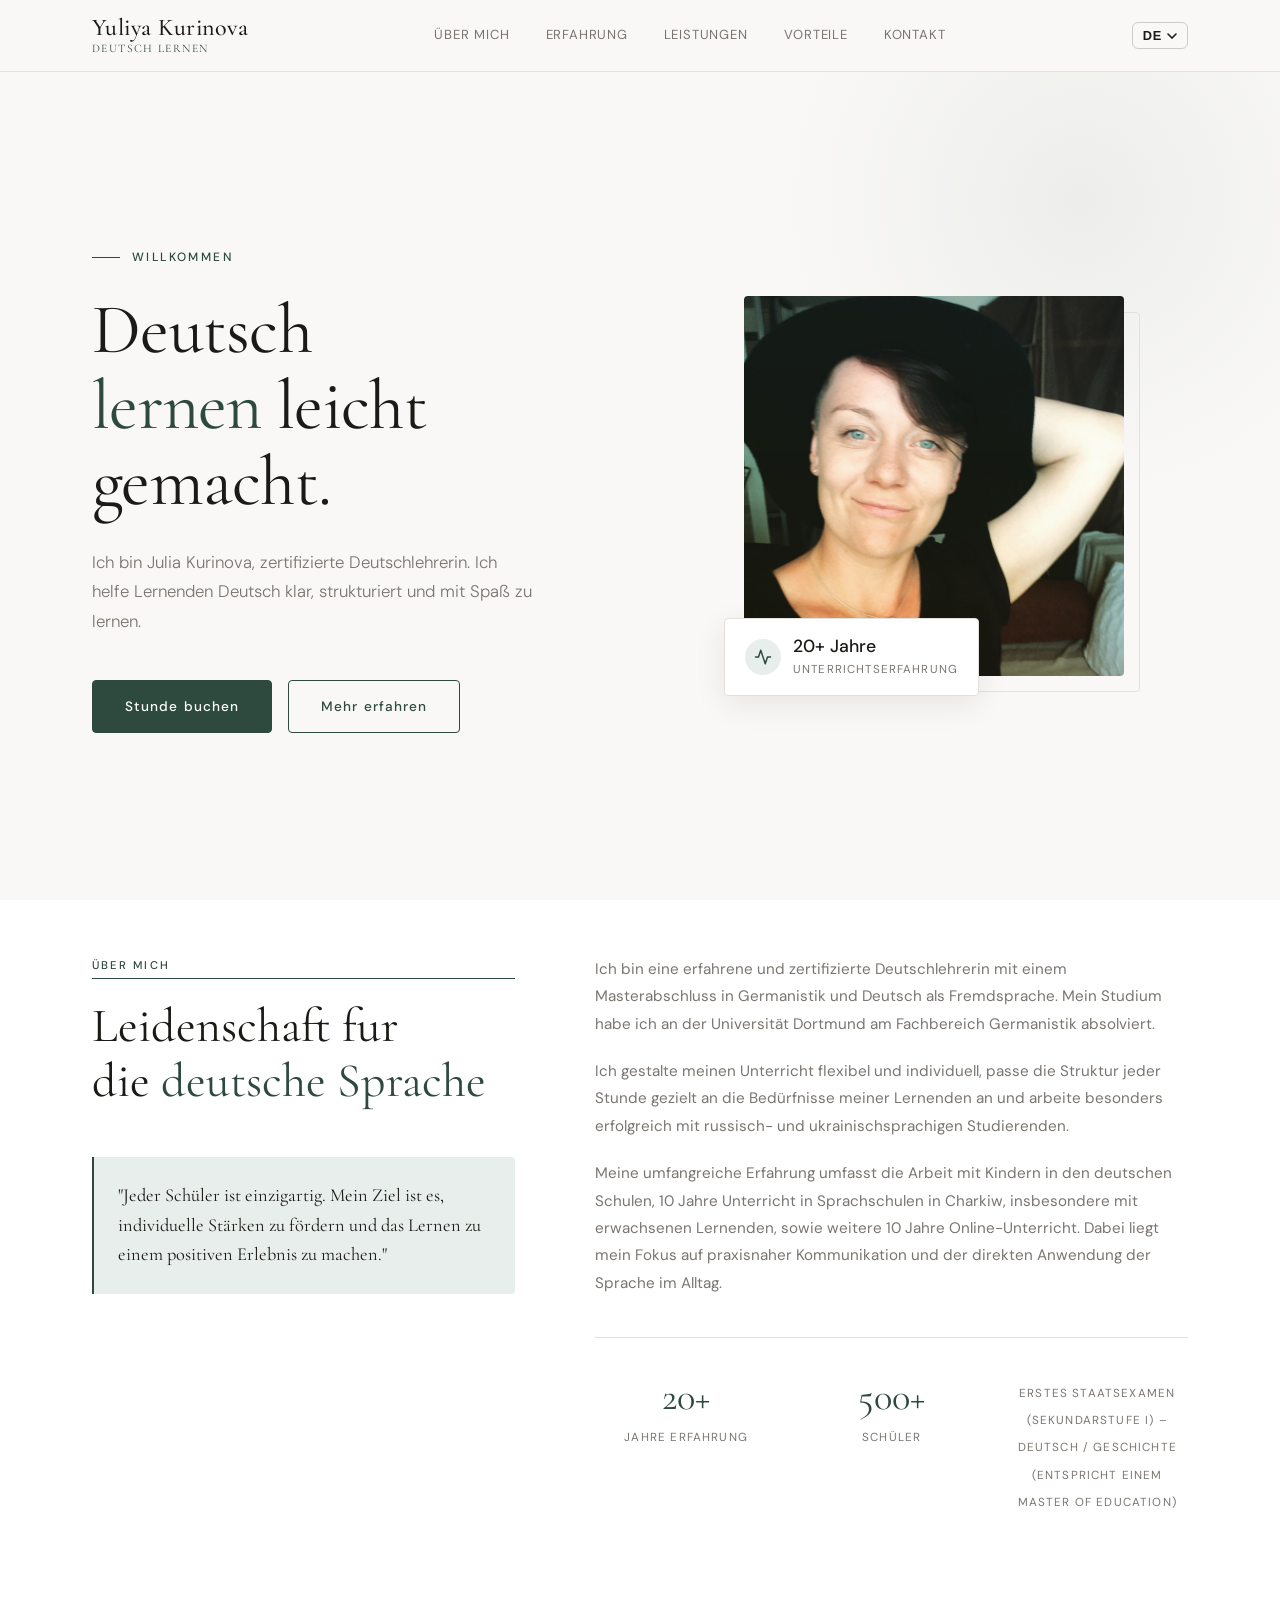
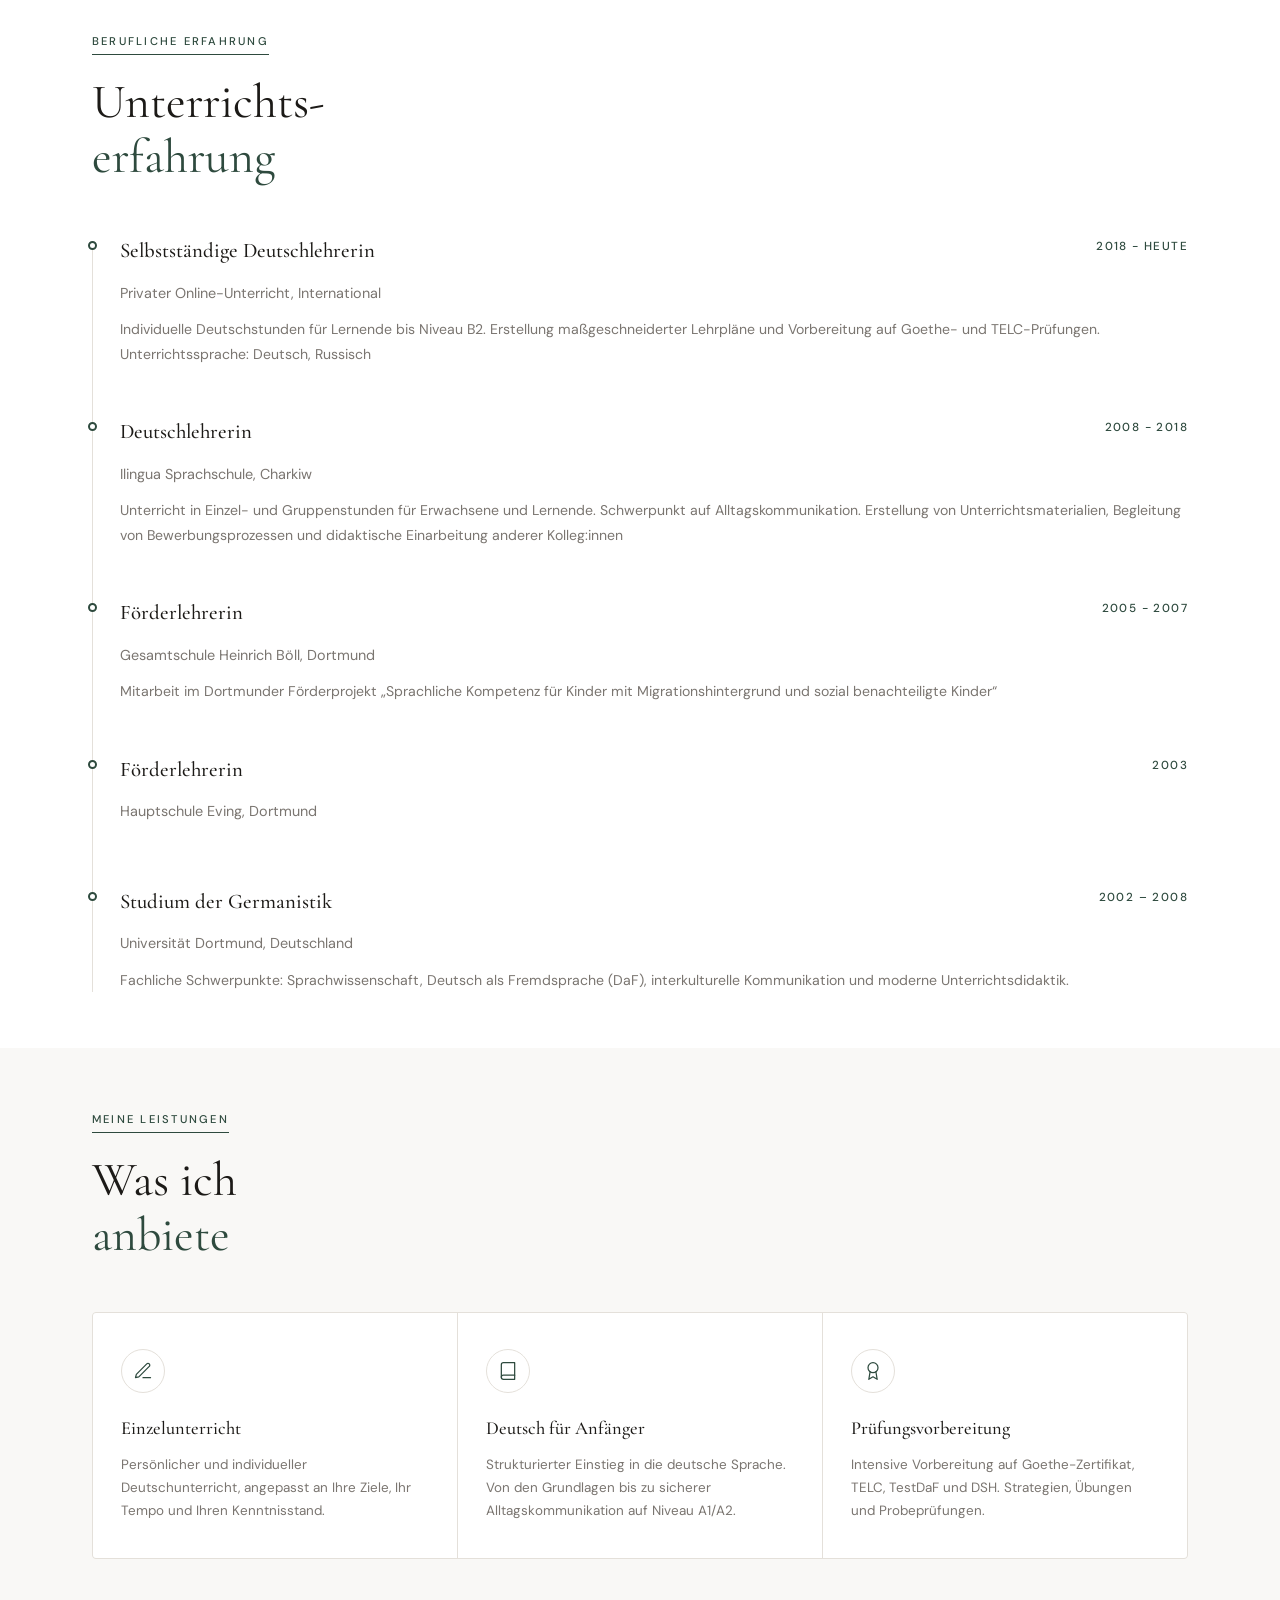
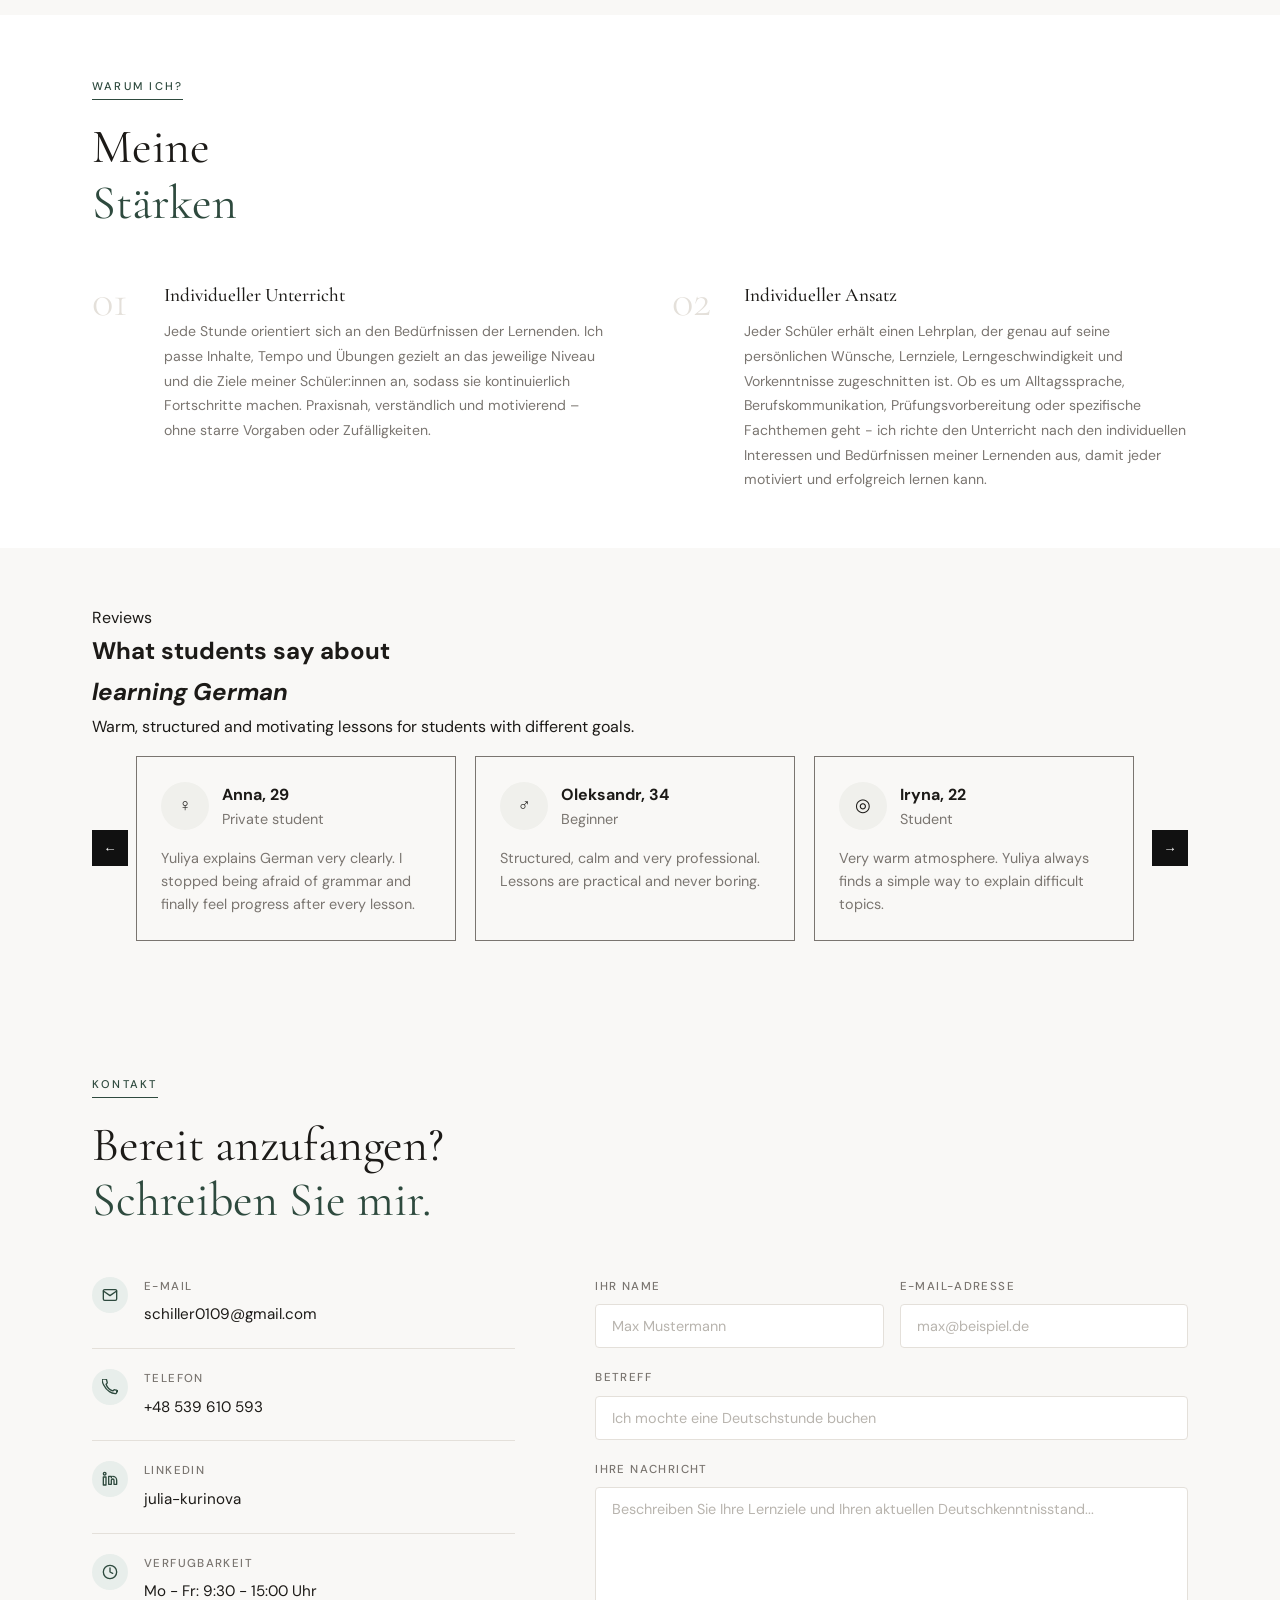
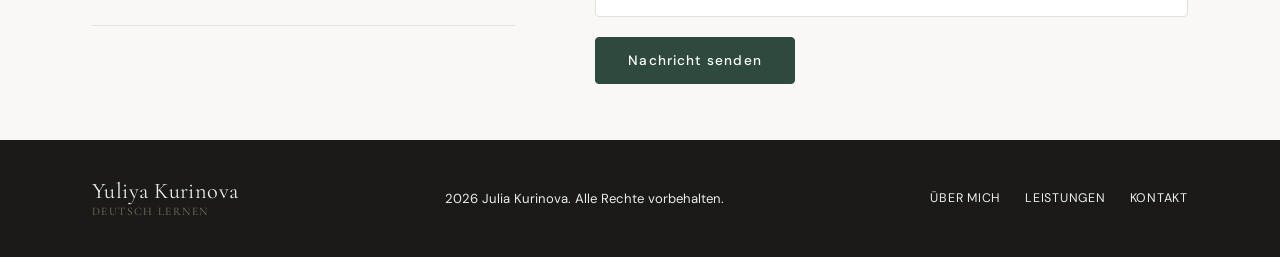
==== index.html @ e7728d2c "sitemap was checked" ====
<!doctype html>
<html lang="de">
  <head>
    <meta charset="UTF-8" />
    <meta name="viewport" content="width=device-width, initial-scale=1.0" />
    <title>Julia Kurinova – Deutschlehrerin</title>
    <meta
      name="description"
      content="Professionelle Deutschlehrerin mit Erfahrung in Einzel- und Gruppenunterricht. Deutsch lernen leicht gemacht – strukturiert, individuell und effektiv."
    />

    <!-- favicon -->
    <link rel="icon" href="assets/images/favicon.ico" sizes="any" />
    <link
      rel="icon"
      type="image/png"
      sizes="32x32"
      href="assets/images/favicon-32x32.png"
    />
    <link
      rel="icon"
      type="image/png"
      sizes="16x16"
      href="assets/images/favicon-16x16.png"
    />
    <link rel="canonical" href="https://kurinova-deutsch.com" />
    <link rel="alternate" hreflang="de" href="https://kurinova-deutsch.com/" />
    <link
      rel="alternate"
      hreflang="uk"
      href="https://kurinova-deutsch.com/index-ua.html"
    />
    <link
      rel="alternate"
      hreflang="ru"
      href="https://kurinova-deutsch.com/index-ru.html"
    />
    <link
      rel="alternate"
      hreflang="x-default"
      href="https://kurinova-deutsch.com/"
    />
    <link rel="preconnect" href="https://fonts.googleapis.com" />
    <link rel="preconnect" href="https://fonts.gstatic.com" crossorigin />
    <link
      href="https://fonts.googleapis.com/css2?family=Cormorant+Garamond:wght@300;400;500;600&family=DM+Sans:wght@300;400;500&display=swap"
      rel="stylesheet"
    />
    <link rel="stylesheet" href="assets/css/style.css" />

    <!-- Google tag (gtag.js) -->
    <script
      async
      src="https://www.googletagmanager.com/gtag/js?id=G-5VZ9T8D4RL"
    ></script>
    <script>
      window.dataLayer = window.dataLayer || [];
      function gtag() {
        dataLayer.push(arguments);
      }
      gtag("js", new Date());

      gtag("config", "G-5VZ9T8D4RL");
    </script>
  </head>
  <body>
    <!-- OVERLAY + MOBILE NAV -->
    <div class="nav-overlay" id="navOverlay"></div>
    <nav class="mobile-nav" id="mobileNav" aria-hidden="true">
      <ul class="mobile-nav__list">
        <li class="mobile-nav__item">
          <a href="#ueber-mich" class="mobile-nav__link">Über mich</a>
        </li>
        <li class="mobile-nav__item">
          <a href="#erfahrung" class="mobile-nav__link">Erfahrung</a>
        </li>
        <li class="mobile-nav__item">
          <a href="#leistungen" class="mobile-nav__link">Leistungen</a>
        </li>
        <li class="mobile-nav__item">
          <a href="#vorteile" class="mobile-nav__link">Vorteile</a>
        </li>
        <li class="mobile-nav__item">
          <a href="#kontakt" class="mobile-nav__link">Kontakt</a>
        </li>
      </ul>

      <div class="mobile-lang" aria-label="Select language">
        <a href="index.html" class="mobile-lang__option" data-lang="DE">DE</a>
        <a href="index-ua.html" class="mobile-lang__option" data-lang="UA"
          >UA</a
        >
        <a href="index-ru.html" class="mobile-lang__option" data-lang="RU"
          >RU</a
        >
      </div>
    </nav>

    <!-- HEADER -->
    <header id="header">
      <div class="header-inner">
        <a
          href="/"
          class="logo"
          aria-label="Yuliya Kurinova Deutsch lernen home"
        >
          <span class="logo__main">Yuliya Kurinova</span>
          <span class="logo__sub">Deutsch lernen</span>
        </a>
        <nav>
          <a href="#ueber-mich">Über mich</a>
          <a href="#erfahrung">Erfahrung</a>
          <a href="#leistungen">Leistungen</a>
          <a href="#vorteile">Vorteile</a>
          <a href="#kontakt">Kontakt</a>
        </nav>
        <div class="header-right">
          <!-- Desktop Language Switcher -->
          <div class="lang-switch" role="listbox" aria-label="Select language">
            <button
              class="lang-switch__trigger"
              id="lang-trigger"
              aria-haspopup="listbox"
              aria-expanded="false"
              aria-controls="lang-dropdown"
            >
              <span id="lang-current">DE</span>
              <svg
                class="lang-switch__arrow"
                width="10"
                height="6"
                viewBox="0 0 10 6"
                fill="none"
                aria-hidden="true"
              >
                <path
                  d="M1 1l4 4 4-4"
                  stroke="currentColor"
                  stroke-width="1.6"
                  stroke-linecap="round"
                />
              </svg>
            </button>

            <ul class="lang-switch__dropdown" id="lang-dropdown" role="listbox">
              <li role="option">
                <a href="index.html" class="lang-switch__option" data-lang="DE"
                  >DE</a
                >
              </li>
              <li role="option">
                <a
                  href="index-ua.html"
                  class="lang-switch__option"
                  data-lang="UA"
                  >UA</a
                >
              </li>
              <li role="option">
                <a
                  href="index-ru.html"
                  class="lang-switch__option"
                  data-lang="RU"
                  >RU</a
                >
              </li>
            </ul>
          </div>
          <button class="hamburger" id="hamburger" aria-label="Menu offnen">
            <span></span><span></span><span></span>
          </button>
        </div>
      </div>
    </header>

    <main>
      <!-- HERO -->
      <section id="hero">
        <div class="container">
          <div class="hero-grid">
            <div class="hero-content">
              <div class="hero-eyebrow reveal">Willkommen</div>
              <h1 class="hero-title reveal reveal-delay-1">
                Deutsch<br />
                <span>lernen</span> leicht<br />
                gemacht.
              </h1>
              <p class="hero-sub reveal reveal-delay-2">
                Ich bin Julia Kurinova, zertifizierte Deutschlehrerin. Ich helfe
                Lernenden Deutsch klar, strukturiert und mit Spaß zu lernen.
              </p>
              <div class="hero-cta reveal reveal-delay-3">
                <a href="#kontakt" class="btn">Stunde buchen</a>
                <a href="#ueber-mich" class="btn btn-outline">Mehr erfahren</a>
              </div>
            </div>
            <div class="hero-photo-wrap reveal reveal-delay-2">
              <div class="hero-photo-frame">
                <div class="hero-photo">
                  <div class="photo-placeholder">
                    <img
                      src="assets/images/german-teacher-online-lessons-yuliya-kurinova.jpg"
                      alt="Julia Kurinova experienced German language teacher offering private German lessons"
                      loading="eager"
                    />
                  </div>
                </div>
                <div class="hero-badge">
                  <div class="hero-badge-icon">
                    <svg
                      viewBox="0 0 24 24"
                      fill="none"
                      stroke="currentColor"
                      stroke-width="2"
                      stroke-linecap="round"
                      stroke-linejoin="round"
                    >
                      <polyline points="22 12 18 12 15 21 9 3 6 12 2 12" />
                    </svg>
                  </div>
                  <div class="hero-badge-text">
                    <strong>20+ Jahre</strong>
                    <span>Unterrichtserfahrung</span>
                  </div>
                </div>
              </div>
            </div>
          </div>
        </div>
      </section>

      <!-- ABOUT -->
      <section id="ueber-mich" class="section section--alt">
        <div class="container">
          <div class="about-grid">
            <div class="about-left reveal">
              <span class="section-label">Über mich</span>
              <h2 class="section-title">
                Leidenschaft fur<br />die <span>deutsche Sprache</span>
              </h2>
              <div class="about-philosophy">
                <p>
                  "Jeder Schüler ist einzigartig. Mein Ziel ist es, individuelle
                  Stärken zu fördern und das Lernen zu einem positiven Erlebnis
                  zu machen."
                </p>
              </div>
            </div>
            <div class="about-right">
              <p class="reveal reveal-delay-1">
                Ich bin eine erfahrene und zertifizierte Deutschlehrerin mit
                einem Masterabschluss in Germanistik und Deutsch als
                Fremdsprache. Mein Studium habe ich an der Universität Dortmund
                am Fachbereich Germanistik absolviert.
              </p>
              <p class="reveal reveal-delay-2">
                Ich gestalte meinen Unterricht flexibel und individuell, passe
                die Struktur jeder Stunde gezielt an die Bedürfnisse meiner
                Lernenden an und arbeite besonders erfolgreich mit russisch- und
                ukrainischsprachigen Studierenden.
              </p>
              <p class="reveal reveal-delay-3">
                Meine umfangreiche Erfahrung umfasst die Arbeit mit Kindern in
                den deutschen Schulen, 10 Jahre Unterricht in Sprachschulen in
                Charkiw, insbesondere mit erwachsenen Lernenden, sowie weitere
                10 Jahre Online-Unterricht. Dabei liegt mein Fokus auf
                praxisnaher Kommunikation und der direkten Anwendung der Sprache
                im Alltag.
              </p>
              <div class="about-stats reveal reveal-delay-4">
                <div class="stat">
                  <span class="stat-number">20+</span>
                  <span class="stat-label">Jahre Erfahrung</span>
                </div>
                <div class="stat">
                  <span class="stat-number">500+</span>
                  <span class="stat-label">Schüler</span>
                </div>
                <div class="stat">
                  <span class="stat-label"
                    >Erstes Staatsexamen (Sekundarstufe I) – Deutsch /
                    Geschichte (entspricht einem Master of Education)
                  </span>
                </div>
              </div>
            </div>
          </div>
        </div>
      </section>
      <!-- EXPERIENCE -->
      <section id="erfahrung" class="section section--alt">
        <div class="container">
          <div class="reveal">
            <span class="section-label">Berufliche Erfahrung</span>
            <h2 class="section-title">
              Unterrichts-<br /><span>erfahrung</span>
            </h2>
          </div>
          <div class="exp-timeline">
            <div class="exp-item reveal">
              <div class="exp-header">
                <div class="exp-role">Selbstständige Deutschlehrerin</div>
                <div class="exp-period">2018 - Heute</div>
              </div>
              <div class="exp-org">
                Privater Online-Unterricht, International
              </div>
              <div class="exp-desc">
                Individuelle Deutschstunden für Lernende bis Niveau B2.
                Erstellung maßgeschneiderter Lehrpläne und Vorbereitung auf
                Goethe- und TELC-Prüfungen. Unterrichtssprache: Deutsch,
                Russisch
              </div>
            </div>
            <div class="exp-item reveal reveal-delay-1">
              <div class="exp-header">
                <div class="exp-role">Deutschlehrerin</div>
                <div class="exp-period">2008 - 2018</div>
              </div>
              <div class="exp-org">Ilingua Sprachschule, Charkiw</div>
              <div class="exp-desc">
                Unterricht in Einzel- und Gruppenstunden für Erwachsene und
                Lernende. Schwerpunkt auf Alltagskommunikation. Erstellung von
                Unterrichtsmaterialien, Begleitung von Bewerbungsprozessen und
                didaktische Einarbeitung anderer Kolleg:innen
              </div>
            </div>
            <div class="exp-item reveal reveal-delay-3">
              <div class="exp-header">
                <div class="exp-role">Förderlehrerin</div>
                <div class="exp-period">2005 - 2007</div>
              </div>
              <div class="exp-org">Gesamtschule Heinrich Böll, Dortmund</div>
              <div class="exp-desc">
                Mitarbeit im Dortmunder Förderprojekt „Sprachliche Kompetenz für
                Kinder mit Migrationshintergrund und sozial benachteiligte
                Kinder“
              </div>
            </div>
            <div class="exp-item reveal reveal-delay-4">
              <div class="exp-header">
                <div class="exp-role">Förderlehrerin</div>
                <div class="exp-period">2003</div>
              </div>
              <div class="exp-org">Hauptschule Eving, Dortmund</div>
            </div>
            <div class="exp-item reveal reveal-delay-3">
              <div class="exp-header">
                <div class="exp-role">Studium der Germanistik</div>
                <div class="exp-period">2002 – 2008</div>
              </div>
              <div class="exp-org">Universität Dortmund, Deutschland</div>
              <div class="exp-desc">
                Fachliche Schwerpunkte: Sprachwissenschaft, Deutsch als
                Fremdsprache (DaF), interkulturelle Kommunikation und moderne
                Unterrichtsdidaktik.
              </div>
            </div>
          </div>
        </div>
      </section>

      <!-- SERVICES -->
      <section id="leistungen" class="section">
        <div class="container">
          <div class="reveal">
            <span class="section-label">Meine Leistungen</span>
            <h2 class="section-title">Was ich<br /><span>anbiete</span></h2>
          </div>
          <div class="services-grid">
            <div class="service-card reveal">
              <div class="service-icon">
                <svg
                  viewBox="0 0 24 24"
                  fill="none"
                  stroke="currentColor"
                  stroke-width="1.5"
                  stroke-linecap="round"
                  stroke-linejoin="round"
                >
                  <path d="M12 20h9" />
                  <path
                    d="M16.5 3.5a2.121 2.121 0 013 3L7 19l-4 1 1-4L16.5 3.5z"
                  />
                </svg>
              </div>
              <div class="service-name">Einzelunterricht</div>
              <div class="service-desc">
                Persönlicher und individueller Deutschunterricht, angepasst an
                Ihre Ziele, Ihr Tempo und Ihren Kenntnisstand.
              </div>
            </div>
            <div class="service-card reveal reveal-delay-1">
              <div class="service-icon">
                <svg
                  viewBox="0 0 24 24"
                  fill="none"
                  stroke="currentColor"
                  stroke-width="1.5"
                  stroke-linecap="round"
                  stroke-linejoin="round"
                >
                  <path d="M4 19.5A2.5 2.5 0 016.5 17H20" />
                  <path
                    d="M6.5 2H20v20H6.5A2.5 2.5 0 014 19.5v-15A2.5 2.5 0 016.5 2z"
                  />
                </svg>
              </div>
              <div class="service-name">Deutsch für Anfänger</div>
              <div class="service-desc">
                Strukturierter Einstieg in die deutsche Sprache. Von den
                Grundlagen bis zu sicherer Alltagskommunikation auf Niveau
                A1/A2.
              </div>
            </div>
            <div class="service-card reveal reveal-delay-2">
              <div class="service-icon">
                <svg
                  viewBox="0 0 24 24"
                  fill="none"
                  stroke="currentColor"
                  stroke-width="1.5"
                  stroke-linecap="round"
                  stroke-linejoin="round"
                >
                  <circle cx="12" cy="8" r="6" />
                  <path d="M15.477 12.89L17 22l-5-3-5 3 1.523-9.11" />
                </svg>
              </div>
              <div class="service-name">Prüfungsvorbereitung</div>
              <div class="service-desc">
                Intensive Vorbereitung auf Goethe-Zertifikat, TELC, TestDaF und
                DSH. Strategien, Übungen und Probeprüfungen.
              </div>
            </div>
          </div>
        </div>
      </section>

      <!-- ADVANTAGES -->
      <section id="vorteile" class="section section--alt">
        <div class="container">
          <div class="reveal">
            <span class="section-label">Warum ich?</span>
            <h2 class="section-title">Meine<br /><span>Stärken</span></h2>
          </div>
          <div class="adv-grid">
            <div class="adv-item reveal">
              <div class="adv-number">01</div>
              <div class="adv-content">
                <div class="adv-title">Individueller Unterricht</div>
                <div class="adv-desc">
                  Jede Stunde orientiert sich an den Bedürfnissen der Lernenden.
                  Ich passe Inhalte, Tempo und Übungen gezielt an das jeweilige
                  Niveau und die Ziele meiner Schüler:innen an, sodass sie
                  kontinuierlich Fortschritte machen. Praxisnah, verständlich
                  und motivierend – ohne starre Vorgaben oder Zufälligkeiten.
                </div>
              </div>
            </div>
            <div class="adv-item reveal reveal-delay-1">
              <div class="adv-number">02</div>
              <div class="adv-content">
                <div class="adv-title">Individueller Ansatz</div>
                <div class="adv-desc">
                  Jeder Schüler erhält einen Lehrplan, der genau auf seine
                  persönlichen Wünsche, Lernziele, Lerngeschwindigkeit und
                  Vorkenntnisse zugeschnitten ist. Ob es um Alltagssprache,
                  Berufskommunikation, Prüfungsvorbereitung oder spezifische
                  Fachthemen geht - ich richte den Unterricht nach den
                  individuellen Interessen und Bedürfnissen meiner Lernenden
                  aus, damit jeder motiviert und erfolgreich lernen kann.
                </div>
              </div>
            </div>
          </div>
        </div>
      </section>

      <!-- ===== TESTIMONIALS GALLERY ===== -->
      <section class="testimonials section" id="testimonials">
        <div class="container">
          <div class="section__label reveal">Reviews</div>
          <h2 class="testimonials__heading reveal">
            What students say about<br /><em>learning German</em>
          </h2>
          <p class="testimonials__sub reveal">
            Warm, structured and motivating lessons for students with different
            goals.
          </p>

          <div class="testimonials__wrapper">
            <button
              class="testimonials__btn testimonials__btn--prev"
              aria-label="Previous"
            >
              ←
            </button>

            <div class="testimonials__track" id="testimonialsTrack">
              <!-- CARD -->
              <article class="testimonial-card">
                <div class="testimonial-card__top">
                  <div class="testimonial-card__avatar">♀</div>
                  <div>
                    <h3>Anna, 29</h3>
                    <p>Private student</p>
                  </div>
                </div>
                <p>
                  Yuliya explains German very clearly. I stopped being afraid of
                  grammar and finally feel progress after every lesson.
                </p>
              </article>

              <article class="testimonial-card">
                <div class="testimonial-card__top">
                  <div class="testimonial-card__avatar">♂</div>
                  <div>
                    <h3>Oleksandr, 34</h3>
                    <p>Beginner</p>
                  </div>
                </div>
                <p>
                  Structured, calm and very professional. Lessons are practical
                  and never boring.
                </p>
              </article>

              <article class="testimonial-card">
                <div class="testimonial-card__top">
                  <div class="testimonial-card__avatar">◎</div>
                  <div>
                    <h3>Iryna, 22</h3>
                    <p>Student</p>
                  </div>
                </div>
                <p>
                  Very warm atmosphere. Yuliya always finds a simple way to
                  explain difficult topics.
                </p>
              </article>

              <article class="testimonial-card">
                <div class="testimonial-card__top">
                  <div class="testimonial-card__avatar">♀</div>
                  <div>
                    <h3>Maria, 41</h3>
                    <p>For work</p>
                  </div>
                </div>
                <p>
                  I became much more confident speaking German. A rare
                  combination of discipline and kindness.
                </p>
              </article>

              <article class="testimonial-card">
                <div class="testimonial-card__top">
                  <div class="testimonial-card__avatar">♂</div>
                  <div>
                    <h3>Dmytro, 27</h3>
                    <p>Speaking practice</p>
                  </div>
                </div>
                <p>
                  Natural and motivating lessons. I finally started using German
                  in real life.
                </p>
              </article>
            </div>

            <button
              class="testimonials__btn testimonials__btn--next"
              aria-label="Next"
            >
              →
            </button>
          </div>
        </div>
      </section>

      <!-- CONTACT -->
      <section id="kontakt" class="section">
        <div class="container">
          <div class="reveal">
            <span class="section-label">Kontakt</span>
            <h2 class="section-title">
              Bereit anzufangen?<br /><span>Schreiben Sie mir.</span>
            </h2>
          </div>
          <div class="contact-grid">
            <div class="contact-info reveal">
              <div class="contact-item">
                <div class="contact-icon">
                  <svg
                    viewBox="0 0 24 24"
                    fill="none"
                    stroke="currentColor"
                    stroke-width="2"
                    stroke-linecap="round"
                    stroke-linejoin="round"
                  >
                    <path
                      d="M4 4h16c1.1 0 2 .9 2 2v12c0 1.1-.9 2-2 2H4c-1.1 0-2-.9-2-2V6c0-1.1.9-2 2-2z"
                    />
                    <polyline points="22,6 12,13 2,6" />
                  </svg>
                </div>
                <div class="contact-detail">
                  <strong>E-Mail</strong>
                  <a href="mailto:schiller0109@gmail.com"
                    >schiller0109@gmail.com</a
                  >
                </div>
              </div>
              <div class="contact-item">
                <div class="contact-icon">
                  <svg
                    viewBox="0 0 24 24"
                    fill="none"
                    stroke="currentColor"
                    stroke-width="2"
                    stroke-linecap="round"
                    stroke-linejoin="round"
                  >
                    <path
                      d="M22 16.92v3a2 2 0 01-2.18 2 19.79 19.79 0 01-8.63-3.07A19.5 19.5 0 013.07 9.81 19.79 19.79 0 01.1 1.2 2 2 0 012.08.01h3A2 2 0 017 1.72c.127.96.361 1.903.7 2.81a2 2 0 01-.45 2.11L6.1 7.77A16 16 0 0016.23 17.9l1.13-1.13a2 2 0 012.11-.45c.907.339 1.85.573 2.81.7a2 2 0 011.72 2.01z"
                    />
                  </svg>
                </div>
                <div class="contact-detail">
                  <strong>Telefon</strong>
                  <a href="tel:+48539610593">+48 539 610 593</a>
                </div>
              </div>
              <div class="contact-item">
                <div class="contact-icon">
                  <svg
                    viewBox="0 0 24 24"
                    fill="none"
                    stroke="currentColor"
                    stroke-width="2"
                    stroke-linecap="round"
                    stroke-linejoin="round"
                  >
                    <path
                      d="M16 8a6 6 0 0 1 6 6v6h-4v-6a2 2 0 0 0-4 0v6h-4v-12h4v2"
                    />
                    <rect x="2" y="9" width="4" height="12" />
                    <circle cx="4" cy="4" r="2" />
                  </svg>
                </div>

                <div class="contact-detail">
                  <strong>LinkedIn</strong>
                  <a
                    href="https://www.linkedin.com/in/julia-kurinova-78a13b294/"
                    target="_blank"
                    rel="noopener noreferrer"
                  >
                    julia-kurinova
                  </a>
                </div>
              </div>
              <div class="contact-item">
                <div class="contact-icon">
                  <svg
                    viewBox="0 0 24 24"
                    fill="none"
                    stroke="currentColor"
                    stroke-width="2"
                    stroke-linecap="round"
                    stroke-linejoin="round"
                  >
                    <circle cx="12" cy="12" r="10" />
                    <polyline points="12 6 12 12 16 14" />
                  </svg>
                </div>
                <div class="contact-detail">
                  <strong>Verfugbarkeit</strong>
                  <span>Mo - Fr: 9:30 - 15:00 Uhr</span>
                </div>
              </div>
            </div>
            <form
              class="contact-form reveal reveal-delay-1"
              onsubmit="handleSubmit(event)"
            >
              <div class="form-row">
                <div class="form-group">
                  <label for="name">Ihr Name</label>
                  <input
                    type="text"
                    id="name"
                    name="name"
                    placeholder="Max Mustermann"
                    required
                  />
                </div>
                <div class="form-group">
                  <label for="email">E-Mail-Adresse</label>
                  <input
                    type="email"
                    id="email"
                    name="email"
                    placeholder="max@beispiel.de"
                    required
                  />
                </div>
              </div>
              <div class="form-group">
                <label for="subject">Betreff</label>
                <input
                  type="text"
                  id="subject"
                  name="subject"
                  placeholder="Ich mochte eine Deutschstunde buchen"
                />
              </div>
              <div class="form-group">
                <label for="message">Ihre Nachricht</label>
                <textarea
                  id="message"
                  name="message"
                  placeholder="Beschreiben Sie Ihre Lernziele und Ihren aktuellen Deutschkenntnisstand..."
                ></textarea>
              </div>
              <div class="form-submit">
                <button type="submit" class="btn">Nachricht senden</button>
              </div>
            </form>
          </div>
        </div>
      </section>
    </main>

    <!-- FOOTER -->
    <footer>
      <div class="footer-inner">
        <a
          href="/"
          class="footer-logo"
          aria-label="Yuliya Kurinova Deutsch lernen home"
        >
          <span class="logo__main">Yuliya Kurinova</span>
          <span class="logo__sub">Deutsch lernen</span>
        </a>
        <p>2026 Julia Kurinova. Alle Rechte vorbehalten.</p>
        <div class="footer-links">
          <a href="#ueber-mich">Über mich</a>
          <a href="#leistungen">Leistungen</a>
          <a href="#kontakt">Kontakt</a>
        </div>
      </div>
    </footer>
    <script src="assets/js/script.js"></script>
  </body>
</html>
---- assets/css/style.css ----
*,
*::before,
*::after {
  box-sizing: border-box;
  margin: 0;
  padding: 0;
}

img {
  display: block;
  max-width: 100%;
  object-fit: cover;
}

:root {
  --clr-bg: #f9f8f6;
  --clr-surface: #ffffff;
  --clr-border: #e4e0da;
  --clr-text: #1c1a17;
  --clr-muted: #7a7570;
  --clr-accent: #2e4a3e;
  --clr-accent-lt: #e8eeeb;
  --clr-hover: #243d33;
  --ff-display: "Cormorant Garamond", Georgia, serif;
  --ff-body: "DM Sans", sans-serif;
  --radius: 4px;
  --transition: 0.3s ease;
  --max-w: 1160px;
  --header-h: 72px;
}

html {
  scroll-behavior: smooth;
  font-size: 16px;
}

body {
  font-family: var(--ff-body);
  background: var(--clr-bg);
  color: var(--clr-text);
  line-height: 1.7;
  overflow-x: hidden;
}

/* ── SCROLLBAR ── */
::-webkit-scrollbar {
  width: 5px;
}
::-webkit-scrollbar-track {
  background: var(--clr-bg);
}
::-webkit-scrollbar-thumb {
  background: var(--clr-border);
  border-radius: 10px;
}

/* ── SELECTION ── */
::selection {
  background: var(--clr-accent-lt);
  color: var(--clr-accent);
}

/* ── UTILITY ── */
.container {
  max-width: var(--max-w);
  margin: 0 auto;
  padding: 0 32px;
}
.section {
  padding: 56px 0;
}
.section--alt {
  background: var(--clr-surface);
}

.section-label {
  display: inline-block;
  font-family: var(--ff-body);
  font-size: 0.7rem;
  font-weight: 500;
  letter-spacing: 0.2em;
  text-transform: uppercase;
  color: var(--clr-accent);
  border-bottom: 1px solid var(--clr-accent);
  padding-bottom: 3px;
  margin-bottom: 20px;
}

.section-title {
  font-family: var(--ff-display);
  font-size: clamp(2rem, 4vw, 3rem);
  font-weight: 400;
  line-height: 1.15;
  color: var(--clr-text);
  margin-bottom: 48px;
}

.section-title span {
  color: var(--clr-accent);
}

.divider {
  width: 40px;
  height: 1px;
  background: var(--clr-accent);
  margin: 20px 0 40px;
}

/* ── BUTTON ── */
.btn {
  display: inline-flex;
  align-items: center;
  gap: 10px;
  padding: 14px 32px;
  border: 1px solid var(--clr-accent);
  background: var(--clr-accent);
  color: #fff;
  font-family: var(--ff-body);
  font-size: 0.85rem;
  font-weight: 500;
  letter-spacing: 0.08em;
  text-decoration: none;
  cursor: pointer;
  transition:
    background var(--transition),
    color var(--transition),
    border-color var(--transition);
  border-radius: var(--radius);
}
.btn:hover {
  background: var(--clr-hover);
  border-color: var(--clr-hover);
}

.btn-outline {
  background: transparent;
  color: var(--clr-accent);
}
.btn-outline:hover {
  background: var(--clr-accent);
  color: #fff;
}

/* ── HEADER ── */
header {
  position: fixed;
  top: 0;
  left: 0;
  right: 0;
  height: var(--header-h);
  background: rgba(249, 248, 246, 0.94);
  backdrop-filter: blur(12px);
  -webkit-backdrop-filter: blur(12px);
  border-bottom: 1px solid var(--clr-border);
  z-index: 1000;
  transition: box-shadow var(--transition);
}
header.scrolled {
  box-shadow: 0 2px 20px rgba(0, 0, 0, 0.06);
}

.header-inner {
  max-width: var(--max-w);
  margin: 0 auto;
  padding: 0 32px;
  height: 100%;
  display: flex;
  align-items: center;
  justify-content: space-between;
}

.logo {
  font-family: var(--ff-display);
  font-size: 1.5rem;
  line-height: 1;
  font-weight: 500;
  color: var(--clr-text);
  text-decoration: none;
  letter-spacing: 0.01em;
}

.logo span {
  display: block;
}

.logo__main {
  letter-spacing: 0.02em;
  margin: 0 0 2px;
}

.logo__sub {
  font-size: 0.72rem;
  font-weight: 400;
  color: var(--clr-accent);
  letter-spacing: 0.12em;
  text-transform: uppercase;
  margin-top: 0.2rem;
}

nav {
  display: flex;
  align-items: center;
  gap: 36px;
}

nav a {
  font-size: 0.82rem;
  font-weight: 400;
  letter-spacing: 0.06em;
  color: var(--clr-muted);
  text-decoration: none;
  text-transform: uppercase;
  transition: color var(--transition);
  position: relative;
}
nav a::after {
  content: "";
  position: absolute;
  bottom: -3px;
  left: 0;
  width: 0;
  height: 1px;
  background: var(--clr-accent);
  transition: width var(--transition);
}
nav a:hover {
  color: var(--clr-accent);
}
nav a:hover::after {
  width: 100%;
}

.header-right {
  display: flex;
  align-items: center;
  gap: 32px;
}

/* ─── Lang Switch — Desktop ─────────────────────────────── */

/* Language switcher */
.lang-switch {
  position: relative;
  display: inline-flex;
  align-items: center;
  gap: 4px;
  font-size: 0.78rem;
  font-weight: 500;
  letter-spacing: 0.08em;
}

.lang-switch__trigger {
  display: inline-flex;
  align-items: center;
  gap: 5px;
  padding: 5px 10px;
  background: transparent;
  border: 1.5px solid rgba(0, 0, 0, 0.18);
  border-radius: 6px;
  font-size: 0.8rem;
  font-weight: 600;
  letter-spacing: 0.06em;
  color: inherit;
  cursor: pointer;
  transition:
    border-color 0.2s,
    background 0.2s;
  white-space: nowrap;
}

.lang-switch__trigger:hover {
  border-color: rgba(0, 0, 0, 0.4);
  background: rgba(0, 0, 0, 0.04);
}

.lang-switch__trigger:focus-visible {
  outline: 2px solid currentColor;
  outline-offset: 2px;
}

/* Arrow icon rotation */
.lang-switch__arrow {
  transition: transform 0.22s ease;
  flex-shrink: 0;
}

.lang-switch.is-open .lang-switch__arrow {
  transform: rotate(180deg);
}

/* Dropdown list */
.lang-switch__dropdown {
  position: absolute;
  top: calc(100% + 8px);
  right: 0;
  min-width: 80px;
  background: #fff;
  border: 1.5px solid rgba(0, 0, 0, 0.1);
  border-radius: 8px;
  box-shadow: 0 8px 24px rgba(0, 0, 0, 0.1);
  list-style: none;
  margin: 0;
  padding: 4px;
  z-index: 1000;

  /* Animation */
  opacity: 0;
  transform: translateY(-6px);
  pointer-events: none;
  transition:
    opacity 0.2s ease,
    transform 0.2s ease;
}

.lang-switch.is-open .lang-switch__dropdown {
  opacity: 1;
  transform: translateY(0);
  pointer-events: all;
}

.lang-switch__dropdown li {
  padding: 0;
}

.lang-switch__option {
  display: block;
  padding: 7px 14px;
  border-radius: 5px;
  font-size: 0.8rem;
  font-weight: 600;
  letter-spacing: 0.06em;
  color: #444;
  text-decoration: none;
  transition:
    background 0.15s,
    color 0.15s;
}

.lang-switch__option:hover {
  background: rgba(0, 0, 0, 0.06);
  color: #111;
}

.lang-switch__option.is-active {
  color: #111;
  background: rgba(0, 0, 0, 0.08);
  font-weight: 700;
  pointer-events: none; /* Can't re-select current lang */
}

/* ─── Lang Switch — Mobile ───────────────────────────────── */

.mobile-lang {
  display: flex;
  align-items: center;
  gap: 6px;
  padding: 12px 0;
  border-top: 1px solid rgba(0, 0, 0, 0.08);
  margin-top: 8px;
}

.mobile-lang__option {
  padding: 8px 16px;
  border-radius: 6px;
  font-size: 0.85rem;
  font-weight: 600;
  letter-spacing: 0.06em;
  color: #555;
  text-decoration: none;
  border: 1.5px solid rgba(0, 0, 0, 0.14);
  transition:
    background 0.15s,
    border-color 0.15s,
    color 0.15s;
  /* Large tap target for mobile */
  min-width: 48px;
  text-align: center;
}

.mobile-lang__option:hover,
.mobile-lang__option:focus-visible {
  background: rgba(0, 0, 0, 0.05);
  border-color: rgba(0, 0, 0, 0.3);
  color: #111;
}

.mobile-lang__option.is-active {
  background: #111;
  border-color: #111;
  color: #fff;
  pointer-events: none;
}

/* Hamburger */
.hamburger {
  display: none;
  flex-direction: column;
  gap: 5px;
  cursor: pointer;
  padding: 4px;
  background: none;
  border: none;
}
.hamburger span {
  display: block;
  width: 24px;
  height: 1.5px;
  background: var(--clr-text);
  transition:
    transform 0.35s ease,
    opacity 0.35s ease;
  transform-origin: center;
}
.hamburger.open span:nth-child(1) {
  transform: translateY(6.5px) rotate(45deg);
}
.hamburger.open span:nth-child(2) {
  opacity: 0;
  transform: scaleX(0);
}
.hamburger.open span:nth-child(3) {
  transform: translateY(-6.5px) rotate(-45deg);
}

/* Mobile nav overlay */
.nav-overlay {
  display: none;
  position: fixed;
  inset: 0;
  background: rgba(28, 26, 23, 0.4);
  z-index: 998;
  opacity: 0;
  transition: opacity 0.35s ease;
}
.nav-overlay.visible {
  opacity: 1;
}

.mobile-nav {
  position: fixed;
  top: 0;
  right: 0;
  width: min(340px, 88vw);
  height: 100vh;
  background: var(--clr-surface);
  z-index: 999;
  transform: translateX(100%);
  transition: transform 0.4s cubic-bezier(0.4, 0, 0.2, 1);
  display: flex;
  flex-direction: column;
  padding: 80px 40px 40px;
  border-left: 1px solid var(--clr-border);
}
.mobile-nav.open {
  transform: translateX(0);
}

.mobile-nav a {
  font-family: var(--ff-display);
  font-size: 1rem;
  font-weight: 400;
  color: var(--clr-text);
  text-decoration: none;
  padding: 14px 0;
  border-bottom: 1px solid var(--clr-border);
  transition:
    color var(--transition),
    padding-left var(--transition);
}
.mobile-nav a:hover {
  color: var(--clr-accent);
  padding-left: 8px;
}
/*
.mobile-nav .mobile-lang {
  margin-top: 32px;
  display: flex;
  gap: 12px;
}
.mobile-nav .mobile-lang a {
  font-family: var(--ff-body);
  font-size: 0.82rem;
  letter-spacing: 0.1em;
  border: 1px solid var(--clr-border);
  padding: 6px 16px;
  border-radius: var(--radius);
  color: var(--clr-muted);
  text-decoration: none;
  transition: all var(--transition);
}
.mobile-nav .mobile-lang a.active {
  border-color: var(--clr-accent);
  color: var(--clr-accent);
  background: var(--clr-accent-lt);
}
  */

/* ── HERO ── */
#hero {
  min-height: 100vh;
  display: flex;
  align-items: center;
  padding-top: var(--header-h);
  position: relative;
  overflow: hidden;
}

#hero::before {
  content: "";
  position: absolute;
  top: -100px;
  right: -100px;
  width: 600px;
  height: 600px;
  background: radial-gradient(
    circle,
    rgba(46, 74, 62, 0.06) 0%,
    transparent 70%
  );
  pointer-events: none;
}

.hero-grid {
  display: grid;
  grid-template-columns: 1fr 1fr;
  gap: 80px;
  align-items: center;
  padding: 60px 0;
}

.hero-eyebrow {
  display: inline-flex;
  align-items: center;
  gap: 12px;
  font-size: 0.75rem;
  font-weight: 500;
  letter-spacing: 0.2em;
  text-transform: uppercase;
  color: var(--clr-accent);
  margin-bottom: 24px;
}
.hero-eyebrow::before {
  content: "";
  display: block;
  width: 28px;
  height: 1px;
  background: var(--clr-accent);
}

.hero-title {
  font-family: var(--ff-display);
  font-size: clamp(2.8rem, 5.5vw, 4.8rem);
  font-weight: 400;
  line-height: 1.08;
  color: var(--clr-text);
  margin-bottom: 28px;
  letter-spacing: -0.01em;
}
.hero-title span {
  color: var(--clr-accent);
}

.hero-sub {
  font-size: 1.05rem;
  font-weight: 300;
  color: var(--clr-muted);
  line-height: 1.75;
  max-width: 440px;
  margin-bottom: 44px;
}

.hero-cta {
  display: flex;
  gap: 16px;
  flex-wrap: wrap;
}

.hero-photo-wrap {
  position: relative;
  display: flex;
  justify-content: center;
}

.hero-photo-frame {
  position: relative;
  width: min(380px, 100%);
  aspect-ratio: 3 / 3;
}

.hero-photo-frame::before {
  content: "";
  position: absolute;
  top: 16px;
  left: 16px;
  right: -16px;
  bottom: -16px;
  border: 1px solid var(--clr-border);
  border-radius: var(--radius);
  z-index: 0;
}

.hero-photo {
  position: relative;
  z-index: 1;
  width: 100%;
  height: 100%;
  object-fit: cover;
  border-radius: var(--radius);
  background: linear-gradient(
    135deg,
    var(--clr-accent-lt) 0%,
    var(--clr-border) 100%
  );
  display: flex;
  align-items: center;
  justify-content: center;
  overflow: hidden;
}

.photo-placeholder {
  width: 100%;
  height: 100%;
  background: linear-gradient(160deg, #e8eeeb 0%, #d8e2dc 60%, #c8d4ce 100%);
  display: flex;
  flex-direction: column;
  align-items: center;
  justify-content: center;
  gap: 16px;
}

.photo-placeholder svg {
  width: 72px;
  height: 72px;
  opacity: 0.4;
  color: var(--clr-accent);
}

.photo-placeholder p {
  font-size: 0.78rem;
  letter-spacing: 0.12em;
  text-transform: uppercase;
  color: var(--clr-accent);
  opacity: 0.6;
}

.hero-badge {
  position: absolute;
  bottom: -20px;
  left: -20px;
  z-index: 2;
  background: var(--clr-surface);
  border: 1px solid var(--clr-border);
  border-radius: var(--radius);
  padding: 16px 20px;
  display: flex;
  align-items: center;
  gap: 12px;
  box-shadow: 0 8px 32px rgba(0, 0, 0, 0.08);
}

.hero-badge-icon {
  width: 36px;
  height: 36px;
  background: var(--clr-accent-lt);
  border-radius: 50%;
  display: flex;
  align-items: center;
  justify-content: center;
  flex-shrink: 0;
}

.hero-badge-icon svg {
  width: 18px;
  height: 18px;
  color: var(--clr-accent);
}

.hero-badge-text {
  line-height: 1.3;
}
.hero-badge-text strong {
  font-size: 1.1rem;
  font-weight: 500;
  color: var(--clr-text);
  display: block;
}
.hero-badge-text span {
  font-size: 0.72rem;
  color: var(--clr-muted);
  text-transform: uppercase;
  letter-spacing: 0.1em;
}

/* ── ABOUT ── */
.about-grid {
  display: grid;
  grid-template-columns: 1fr 1.4fr;
  gap: 80px;
  align-items: start;
}

.about-left .section-label {
  display: block;
}

.about-philosophy {
  margin-top: 32px;
  padding: 24px;
  border-left: 2px solid var(--clr-accent);
  background: var(--clr-accent-lt);
  border-radius: 0 var(--radius) var(--radius) 0;
}

.about-philosophy p {
  font-family: var(--ff-display);
  font-size: 1.15rem;
  font-weight: 400;
  color: var(--clr-text);
  line-height: 1.6;
}

.about-right p {
  font-size: 0.95rem;
  color: var(--clr-muted);
  margin-bottom: 20px;
  line-height: 1.8;
}

.about-stats {
  display: grid;
  grid-template-columns: repeat(3, 1fr);
  gap: 24px;
  margin-top: 40px;
  padding-top: 40px;
  border-top: 1px solid var(--clr-border);
}

.stat {
  text-align: center;
}
.stat-number {
  font-family: var(--ff-display);
  font-size: 2.4rem;
  font-weight: 400;
  color: var(--clr-accent);
  line-height: 1;
  display: block;
  margin-bottom: 6px;
}
.stat-label {
  font-size: 0.73rem;
  color: var(--clr-muted);
  letter-spacing: 0.1em;
  text-transform: uppercase;
}

/* ── EDUCATION ── */
.edu-grid {
  display: grid;
  grid-template-columns: repeat(auto-fit, minmax(280px, 1fr));
  gap: 28px;
}

.edu-card {
  background: var(--clr-surface);
  border: 1px solid var(--clr-border);
  border-radius: var(--radius);
  padding: 32px;
  transition:
    border-color var(--transition),
    transform var(--transition),
    box-shadow var(--transition);
}
.edu-card:hover {
  border-color: var(--clr-accent);
  transform: translateY(-4px);
  box-shadow: 0 12px 40px rgba(46, 74, 62, 0.1);
}

.edu-year {
  font-size: 0.72rem;
  letter-spacing: 0.15em;
  text-transform: uppercase;
  color: var(--clr-accent);
  font-weight: 500;
  margin-bottom: 12px;
}

.edu-degree {
  font-family: var(--ff-display);
  font-size: 1.25rem;
  font-weight: 500;
  color: var(--clr-text);
  margin-bottom: 8px;
  line-height: 1.3;
}

.edu-institution {
  font-size: 0.88rem;
  color: var(--clr-muted);
  margin-bottom: 16px;
}

.edu-desc {
  font-size: 0.85rem;
  color: var(--clr-muted);
  line-height: 1.7;
  border-top: 1px solid var(--clr-border);
  padding-top: 16px;
}

/* ── EXPERIENCE ── */
.exp-timeline {
  position: relative;
  padding-left: 28px;
}

.exp-timeline::before {
  content: "";
  position: absolute;
  left: 0;
  top: 8px;
  bottom: 0;
  width: 1px;
  background: var(--clr-border);
}

.exp-item {
  position: relative;
  padding-bottom: 48px;
}
.exp-item:last-child {
  padding-bottom: 0;
}

.exp-item::before {
  content: "";
  position: absolute;
  left: -32px;
  top: 8px;
  width: 9px;
  height: 9px;
  border-radius: 50%;
  background: var(--clr-surface);
  border: 2px solid var(--clr-accent);
}

.exp-header {
  display: flex;
  justify-content: space-between;
  align-items: flex-start;
  gap: 20px;
  margin-bottom: 12px;
  flex-wrap: wrap;
}

.exp-role {
  font-family: var(--ff-display);
  font-size: 1.3rem;
  font-weight: 500;
  color: var(--clr-text);
}

.exp-period {
  font-size: 0.73rem;
  letter-spacing: 0.12em;
  text-transform: uppercase;
  color: var(--clr-accent);
  font-weight: 500;
  white-space: nowrap;
  padding-top: 4px;
}

.exp-org {
  font-size: 0.9rem;
  color: var(--clr-muted);
  margin-bottom: 12px;
}

.exp-desc {
  font-size: 0.88rem;
  color: var(--clr-muted);
  line-height: 1.75;
}

/* ── SERVICES ── */
.services-grid {
  display: grid;
  grid-template-columns: repeat(auto-fit, minmax(200px, 1fr));
  gap: 1px;
  background: var(--clr-border);
  border: 1px solid var(--clr-border);
  border-radius: var(--radius);
  overflow: hidden;
}

.service-card {
  background: var(--clr-surface);
  padding: 36px 28px;
  transition: background var(--transition);
  cursor: default;
}
.service-card:hover {
  background: var(--clr-accent-lt);
}

.service-icon {
  width: 44px;
  height: 44px;
  border: 1px solid var(--clr-border);
  border-radius: 50%;
  display: flex;
  align-items: center;
  justify-content: center;
  margin-bottom: 20px;
  transition:
    border-color var(--transition),
    background var(--transition);
}
.service-card:hover .service-icon {
  border-color: var(--clr-accent);
  background: var(--clr-surface);
}

.service-icon svg {
  width: 20px;
  height: 20px;
  color: var(--clr-accent);
}

.service-name {
  font-family: var(--ff-display);
  font-size: 1.15rem;
  font-weight: 500;
  color: var(--clr-text);
  margin-bottom: 10px;
}

.service-desc {
  font-size: 0.84rem;
  color: var(--clr-muted);
  line-height: 1.7;
}

/* ── ADVANTAGES ── */
.adv-grid {
  display: grid;
  grid-template-columns: repeat(2, 1fr);
  gap: 40px 64px;
}

.adv-item {
  display: flex;
  gap: 20px;
  align-items: flex-start;
}

.adv-number {
  font-family: var(--ff-display);
  font-size: 2.8rem;
  font-weight: 300;
  color: var(--clr-border);
  line-height: 1;
  flex-shrink: 0;
  min-width: 52px;
  transition: color var(--transition);
}
.adv-item:hover .adv-number {
  color: var(--clr-accent);
}

.adv-content {
}

.adv-title {
  font-family: var(--ff-display);
  font-size: 1.2rem;
  font-weight: 500;
  color: var(--clr-text);
  margin-bottom: 8px;
}

.adv-desc {
  font-size: 0.88rem;
  color: var(--clr-muted);
  line-height: 1.75;
}

/* ── CONTACT ── */
.contact-grid {
  display: grid;
  grid-template-columns: 1fr 1.4fr;
  gap: 80px;
  align-items: start;
}

.contact-info {
}

.contact-item {
  display: flex;
  gap: 16px;
  align-items: flex-start;
  padding: 20px 0;
  border-bottom: 1px solid var(--clr-border);
}
.contact-item:first-child {
  padding-top: 0;
}

.contact-icon {
  width: 36px;
  height: 36px;
  background: var(--clr-accent-lt);
  border-radius: 50%;
  display: flex;
  align-items: center;
  justify-content: center;
  flex-shrink: 0;
}
.contact-icon svg {
  width: 16px;
  height: 16px;
  color: var(--clr-accent);
}

.contact-detail {
}
.contact-detail strong {
  display: block;
  font-size: 0.72rem;
  letter-spacing: 0.12em;
  text-transform: uppercase;
  color: var(--clr-muted);
  margin-bottom: 4px;
  font-weight: 500;
}
.contact-detail a,
.contact-detail span {
  font-size: 0.95rem;
  color: var(--clr-text);
  text-decoration: none;
  transition: color var(--transition);
}
.contact-detail a:hover {
  color: var(--clr-accent);
}

/* Form */
.contact-form {
  display: flex;
  flex-direction: column;
  gap: 20px;
}

.form-row {
  display: grid;
  grid-template-columns: 1fr 1fr;
  gap: 16px;
}

.form-group {
  display: flex;
  flex-direction: column;
  gap: 8px;
}

.form-group label {
  font-size: 0.72rem;
  letter-spacing: 0.12em;
  text-transform: uppercase;
  color: var(--clr-muted);
  font-weight: 500;
}

.form-group input,
.form-group textarea,
.form-group select {
  font-family: var(--ff-body);
  font-size: 0.9rem;
  color: var(--clr-text);
  background: var(--clr-surface);
  border: 1px solid var(--clr-border);
  border-radius: var(--radius);
  padding: 12px 16px;
  transition:
    border-color var(--transition),
    box-shadow var(--transition);
  outline: none;
  width: 100%;
  resize: none;
}

.form-group input::placeholder,
.form-group textarea::placeholder {
  color: #b8b4ae;
}

.form-group input:focus,
.form-group textarea:focus {
  border-color: var(--clr-accent);
  box-shadow: 0 0 0 3px rgba(46, 74, 62, 0.08);
}

.form-group textarea {
  min-height: 130px;
}

.form-submit {
  align-self: flex-start;
}

/* ===== TESTIMONIALS GALLERY ===== */
.testimonials {
  padding: 56px 0;
  background: var(--clr-bg);
}

.testimonials__wrapper {
  position: relative;
  display: flex;
  align-items: center;
}

.testimonials__track {
  display: flex;
  gap: 1.2rem;
  overflow-x: auto;
  scroll-snap-type: x mandatory;
  scroll-behavior: smooth;
  padding: 1rem 0;
}

/* приховуємо скрол */
.testimonials__track::-webkit-scrollbar {
  display: none;
}

.testimonial-card {
  min-width: 300px;
  max-width: 320px;
  flex: 0 0 auto;
  scroll-snap-align: start;

  background: var(--clr-bg);
  border: 1px solid var(--clr-muted);
  padding: 1.5rem;
  transition: all 0.25s ease;
}

.testimonial-card:hover {
  transform: translateY(-4px);
  box-shadow: 0 10px 25px rgba(0, 0, 0, 0.05);
}

.testimonial-card__top {
  display: flex;
  align-items: center;
  gap: 0.8rem;
  margin-bottom: 1rem;
}

.testimonial-card__avatar {
  width: 48px;
  height: 48px;
  border-radius: 50%;
  background: #f0f0ec;
  display: flex;
  align-items: center;
  justify-content: center;
  font-size: 1.1rem;
}

.testimonial-card h3 {
  font-size: 1rem;
  margin: 0;
}

.testimonial-card p {
  font-size: 0.9rem;
  color: var(--clr-muted);
  line-height: 1.6;
}

/* кнопки */
.testimonials__btn {
  background: #111;
  color: #fff;
  border: none;
  width: 36px;
  height: 36px;
  cursor: pointer;
  flex-shrink: 0;
  transition: 0.2s;
}

.testimonials__btn:hover {
  background: #333;
}

.testimonials__btn--prev {
  margin-right: 0.5rem;
}

.testimonials__btn--next {
  margin-left: 0.5rem;
}

/* mobile */
@media (max-width: 640px) {
  .testimonials {
    padding: 80px 0;
  }

  .testimonial-card {
    min-width: 260px;
  }
}

/* ── FOOTER ── */
footer {
  background: var(--clr-text);
  color: var(--clr-accent-lt);
  padding: 40px 0;
  text-align: center;
}

footer .footer-inner {
  max-width: var(--max-w);
  margin: 0 auto;
  padding: 0 32px;
  display: flex;
  align-items: center;
  justify-content: space-between;
  gap: 20px;
  flex-wrap: wrap;
}

footer .footer-logo {
  font-family: var(--ff-display);
  font-size: 1.4rem;
  line-height: 1;
  color: var(--clr-accent-lt);
  text-decoration: none;
  text-align: left;
}

footer .footer-logo span {
  display: block;
}

footer .footer-logo .logo__main {
  letter-spacing: 0.02em;
  margin: 0 0 2px;
}

footer .footer-logo .logo__sub {
  font-size: 0.72rem;
  font-weight: 400;
  color: var(--clr-muted);
  letter-spacing: 0.12em;
  text-transform: uppercase;
  margin-top: 0.2rem;
}

footer p {
  font-size: 0.82rem;
}

footer .footer-links {
  display: flex;
  gap: 24px;
}
footer .footer-links a {
  font-size: 0.78rem;
  color: var(--clr-accent-lt);
  text-decoration: none;
  letter-spacing: 0.06em;
  text-transform: uppercase;
  transition: color var(--transition);
}
footer .footer-links a:hover {
  color: var(--clr-muted);
}

/* ── SCROLL ANIMATIONS ── */
.reveal {
  opacity: 0;
  transform: translateY(28px);
  transition:
    opacity 0.7s ease,
    transform 0.7s ease;
}
.reveal.visible {
  opacity: 1;
  transform: translateY(0);
}
.reveal-delay-1 {
  transition-delay: 0.1s;
}
.reveal-delay-2 {
  transition-delay: 0.2s;
}
.reveal-delay-3 {
  transition-delay: 0.3s;
}
.reveal-delay-4 {
  transition-delay: 0.4s;
}

/* ── RESPONSIVE ── */
@media (max-width: 1024px) {
  .hero-grid {
    grid-template-columns: 1fr;
    gap: 60px;
  }
  .hero-photo-wrap {
    order: -1;
  }
  .hero-photo-frame {
    width: min(320px, 80%);
    margin: 0 auto;
  }
  .about-grid {
    grid-template-columns: 1fr;
    gap: 48px;
  }
  .contact-grid {
    grid-template-columns: 1fr;
    gap: 48px;
  }
  .adv-grid {
    gap: 32px 40px;
  }
}

@media (max-width: 768px) {
  .section {
    padding: 50px 0;
  }
  .container {
    padding: 0 20px;
  }
  .header-inner {
    padding: 0 20px;
  }

  nav {
    display: none;
  }
  .hamburger {
    display: flex;
  }

  .hero-title {
    font-size: clamp(2.2rem, 8vw, 3.5rem);
  }
  .hero-sub {
    font-size: 0.95rem;
  }
  .form-row {
    grid-template-columns: 1fr;
  }
  .adv-grid {
    grid-template-columns: 1fr;
  }
  .about-stats {
    grid-template-columns: repeat(3, 1fr);
    gap: 16px;
  }
  .services-grid {
    grid-template-columns: 1fr;
  }
  footer .footer-inner {
    flex-direction: column;
    text-align: center;
  }
  footer .footer-links {
    justify-content: center;
  }
  .hero-badge {
    left: 0;
    bottom: -16px;
  }
}

@media (max-width: 480px) {
  .hero-cta {
    flex-direction: column;
  }
  .hero-cta .btn {
    justify-content: center;
  }
  .about-stats {
    grid-template-columns: 1fr;
    gap: 24px;
  }
}
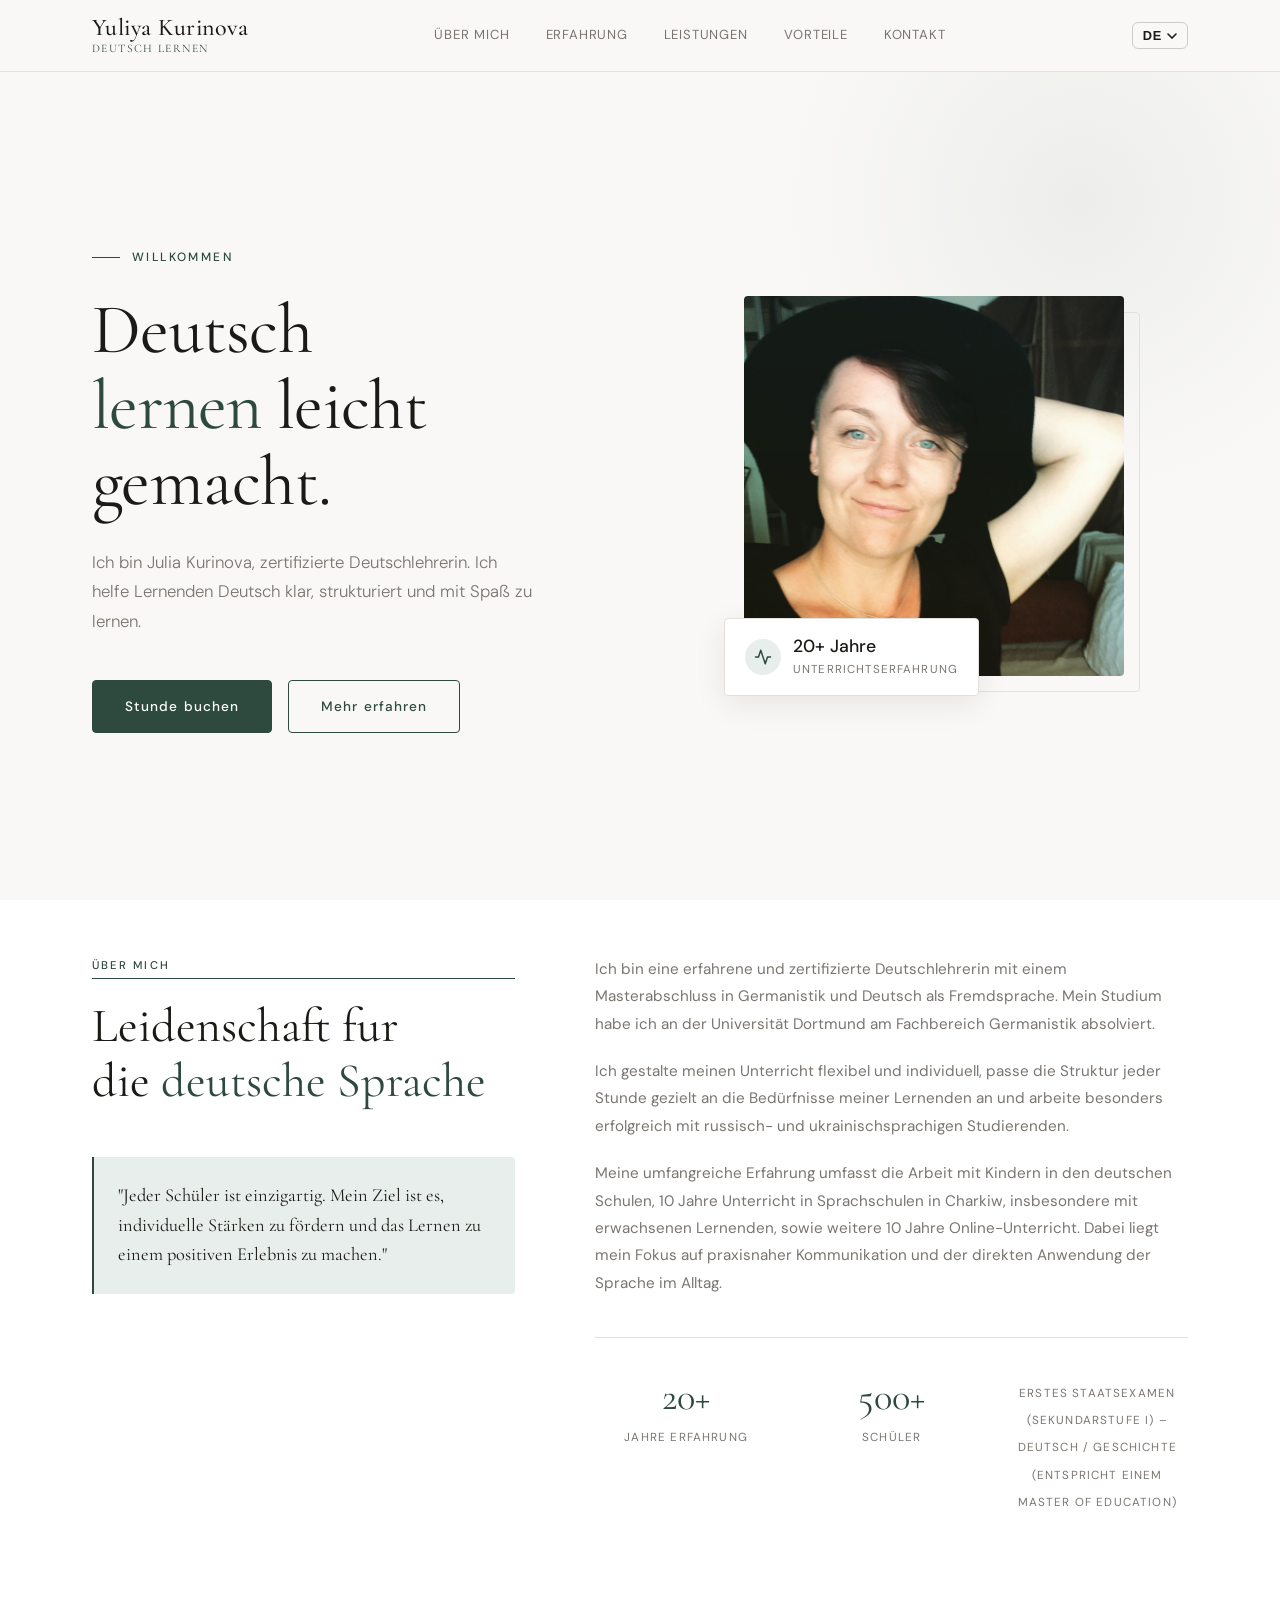
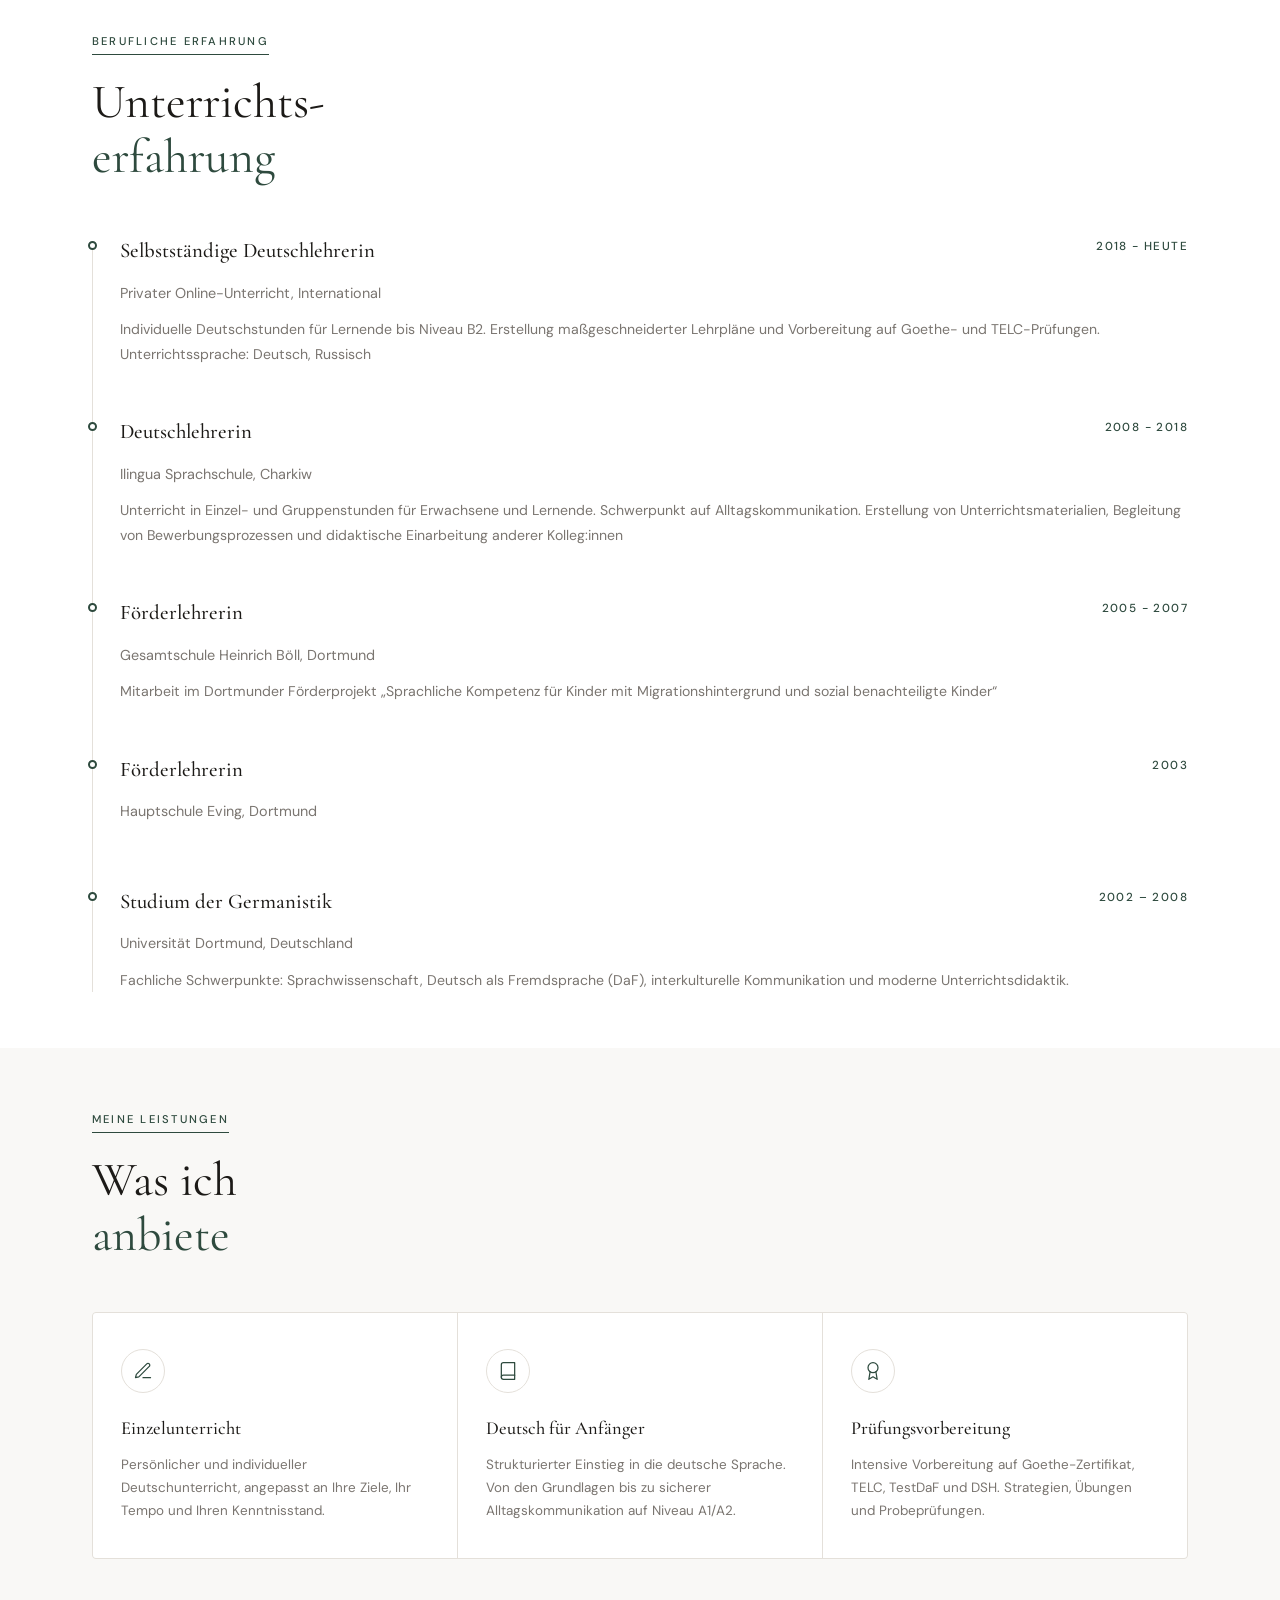
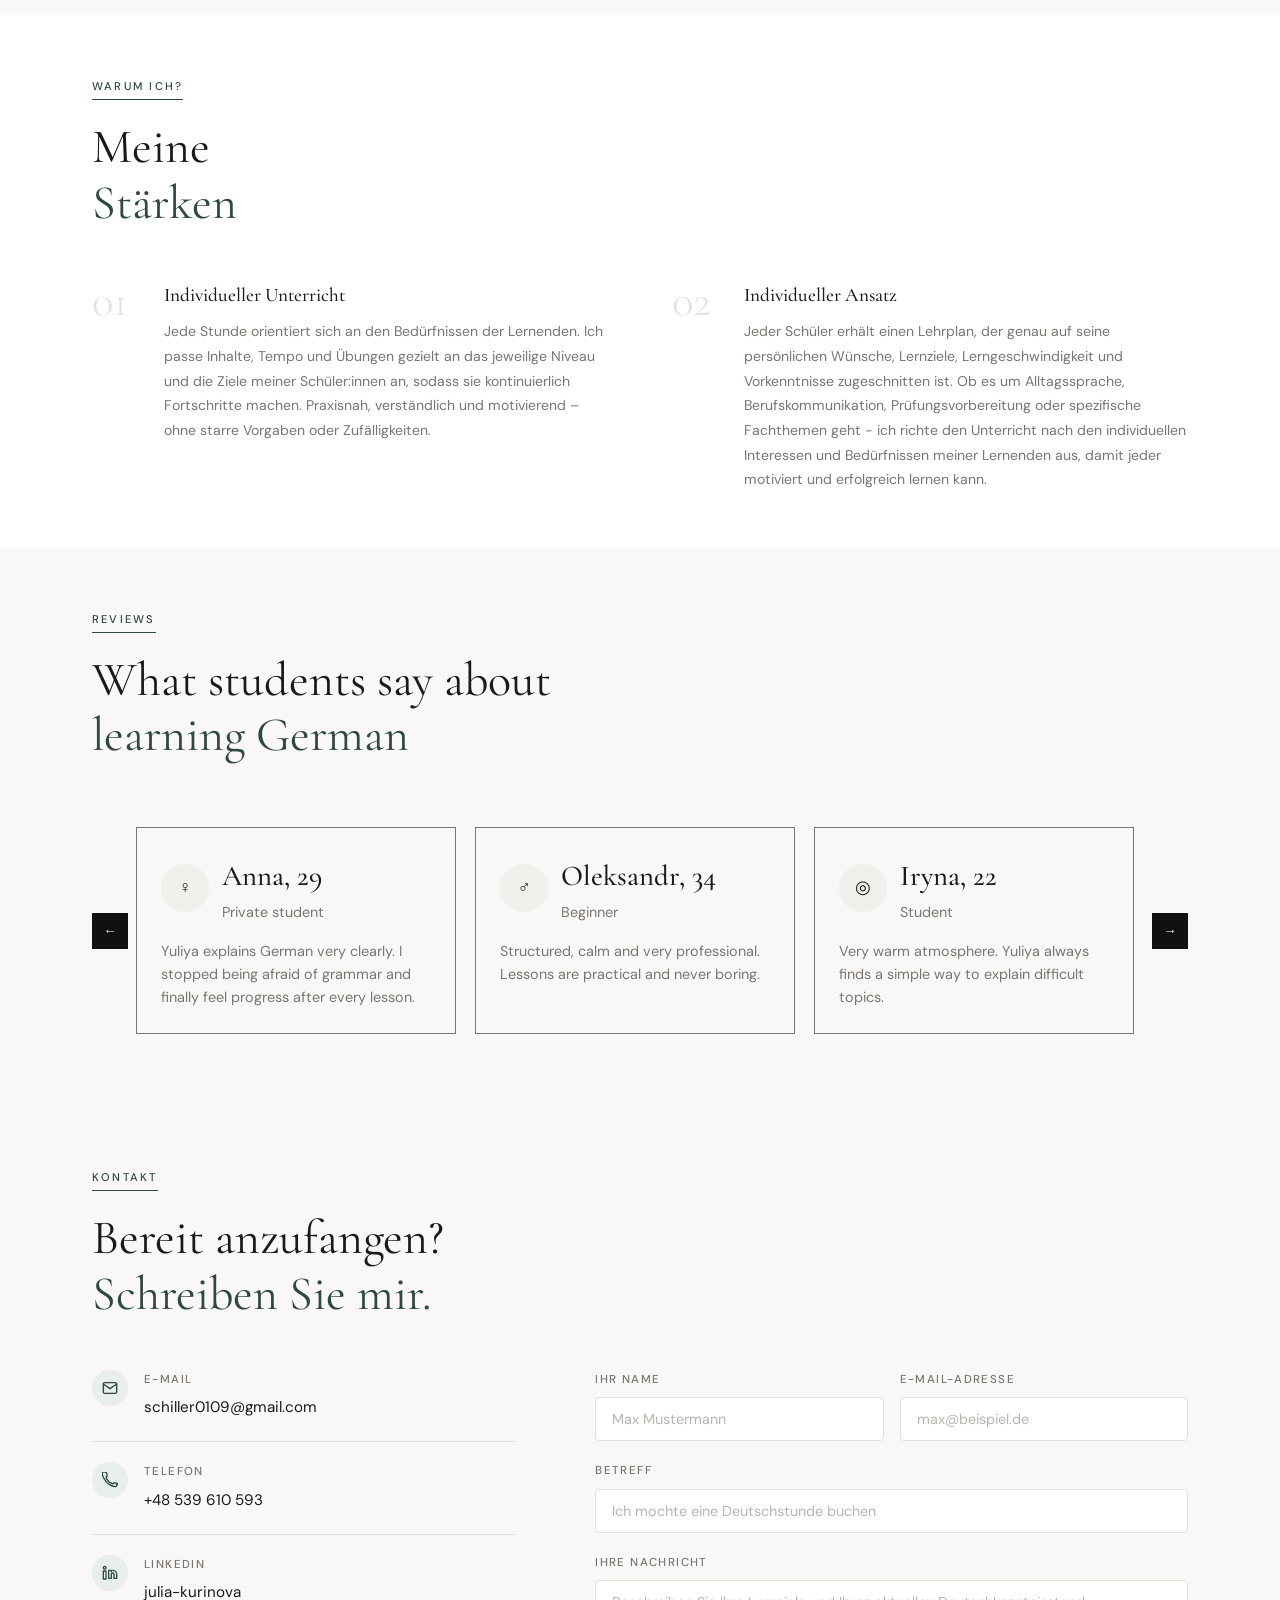
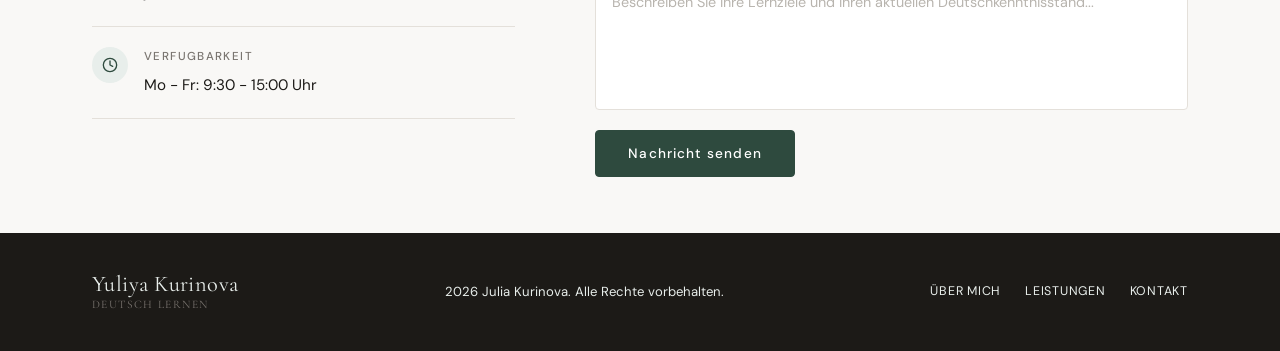
==== commit b47b747a: "testimonials were styled" ====
--- a/index.html
+++ b/index.html
@@ -23,7 +23,7 @@
       sizes="16x16"
       href="assets/images/favicon-16x16.png"
     />
-    <link rel="canonical" href="https://kurinova-deutsch.com" />
+    <link rel="canonical" href="https://kurinova-deutsch.com/" />
     <link rel="alternate" hreflang="de" href="https://kurinova-deutsch.com/" />
     <link
       rel="alternate"
@@ -51,7 +51,7 @@
     <!-- Google tag (gtag.js) -->
     <script
       async
-      src="https://www.googletagmanager.com/gtag/js?id=G-5VZ9T8D4RL"
+      src="https://www.googletagmanager.com/gtag/js?id=G-SGYSCJLFFM"
     ></script>
     <script>
       window.dataLayer = window.dataLayer || [];
@@ -60,7 +60,7 @@
       }
       gtag("js", new Date());
 
-      gtag("config", "G-5VZ9T8D4RL");
+      gtag("config", "G-SGYSCJLFFM");
     </script>
   </head>
   <body>
@@ -480,14 +480,10 @@
       <!-- ===== TESTIMONIALS GALLERY ===== -->
       <section class="testimonials section" id="testimonials">
         <div class="container">
-          <div class="section__label reveal">Reviews</div>
-          <h2 class="testimonials__heading reveal">
-            What students say about<br /><em>learning German</em>
+          <div class="section-label reveal">Reviews</div>
+          <h2 class="section-title">
+            What students say about<br /><span>learning German</span>
           </h2>
-          <p class="testimonials__sub reveal">
-            Warm, structured and motivating lessons for students with different
-            goals.
-          </p>
 
           <div class="testimonials__wrapper">
             <button
@@ -503,7 +499,7 @@
                 <div class="testimonial-card__top">
                   <div class="testimonial-card__avatar">♀</div>
                   <div>
-                    <h3>Anna, 29</h3>
+                    <h3 class="testimonial-card__name">Anna, 29</h3>
                     <p>Private student</p>
                   </div>
                 </div>
@@ -517,7 +513,7 @@
                 <div class="testimonial-card__top">
                   <div class="testimonial-card__avatar">♂</div>
                   <div>
-                    <h3>Oleksandr, 34</h3>
+                    <h3 class="testimonial-card__name">Oleksandr, 34</h3>
                     <p>Beginner</p>
                   </div>
                 </div>
@@ -531,7 +527,7 @@
                 <div class="testimonial-card__top">
                   <div class="testimonial-card__avatar">◎</div>
                   <div>
-                    <h3>Iryna, 22</h3>
+                    <h3 class="testimonial-card__name">Iryna, 22</h3>
                     <p>Student</p>
                   </div>
                 </div>
@@ -545,7 +541,7 @@
                 <div class="testimonial-card__top">
                   <div class="testimonial-card__avatar">♀</div>
                   <div>
-                    <h3>Maria, 41</h3>
+                    <h3 class="testimonial-card__name">Maria, 41</h3>
                     <p>For work</p>
                   </div>
                 </div>
@@ -559,7 +555,7 @@
                 <div class="testimonial-card__top">
                   <div class="testimonial-card__avatar">♂</div>
                   <div>
-                    <h3>Dmytro, 27</h3>
+                    <h3 class="testimonial-card__name">Dmytro, 27</h3>
                     <p>Speaking practice</p>
                   </div>
                 </div>
--- a/assets/css/style.css
+++ b/assets/css/style.css
@@ -1160,6 +1160,13 @@
   margin-bottom: 1rem;
 }
 
+.testimonial-card__name {
+  font-family: var(--ff-display);
+  font-size: 1.8rem;
+  font-weight: 500;
+  color: var(--clr-text);
+}
+
 .testimonial-card__avatar {
   width: 48px;
   height: 48px;
@@ -1169,11 +1176,6 @@
   align-items: center;
   justify-content: center;
   font-size: 1.1rem;
-}
-
-.testimonial-card h3 {
-  font-size: 1rem;
-  margin: 0;
 }
 
 .testimonial-card p {
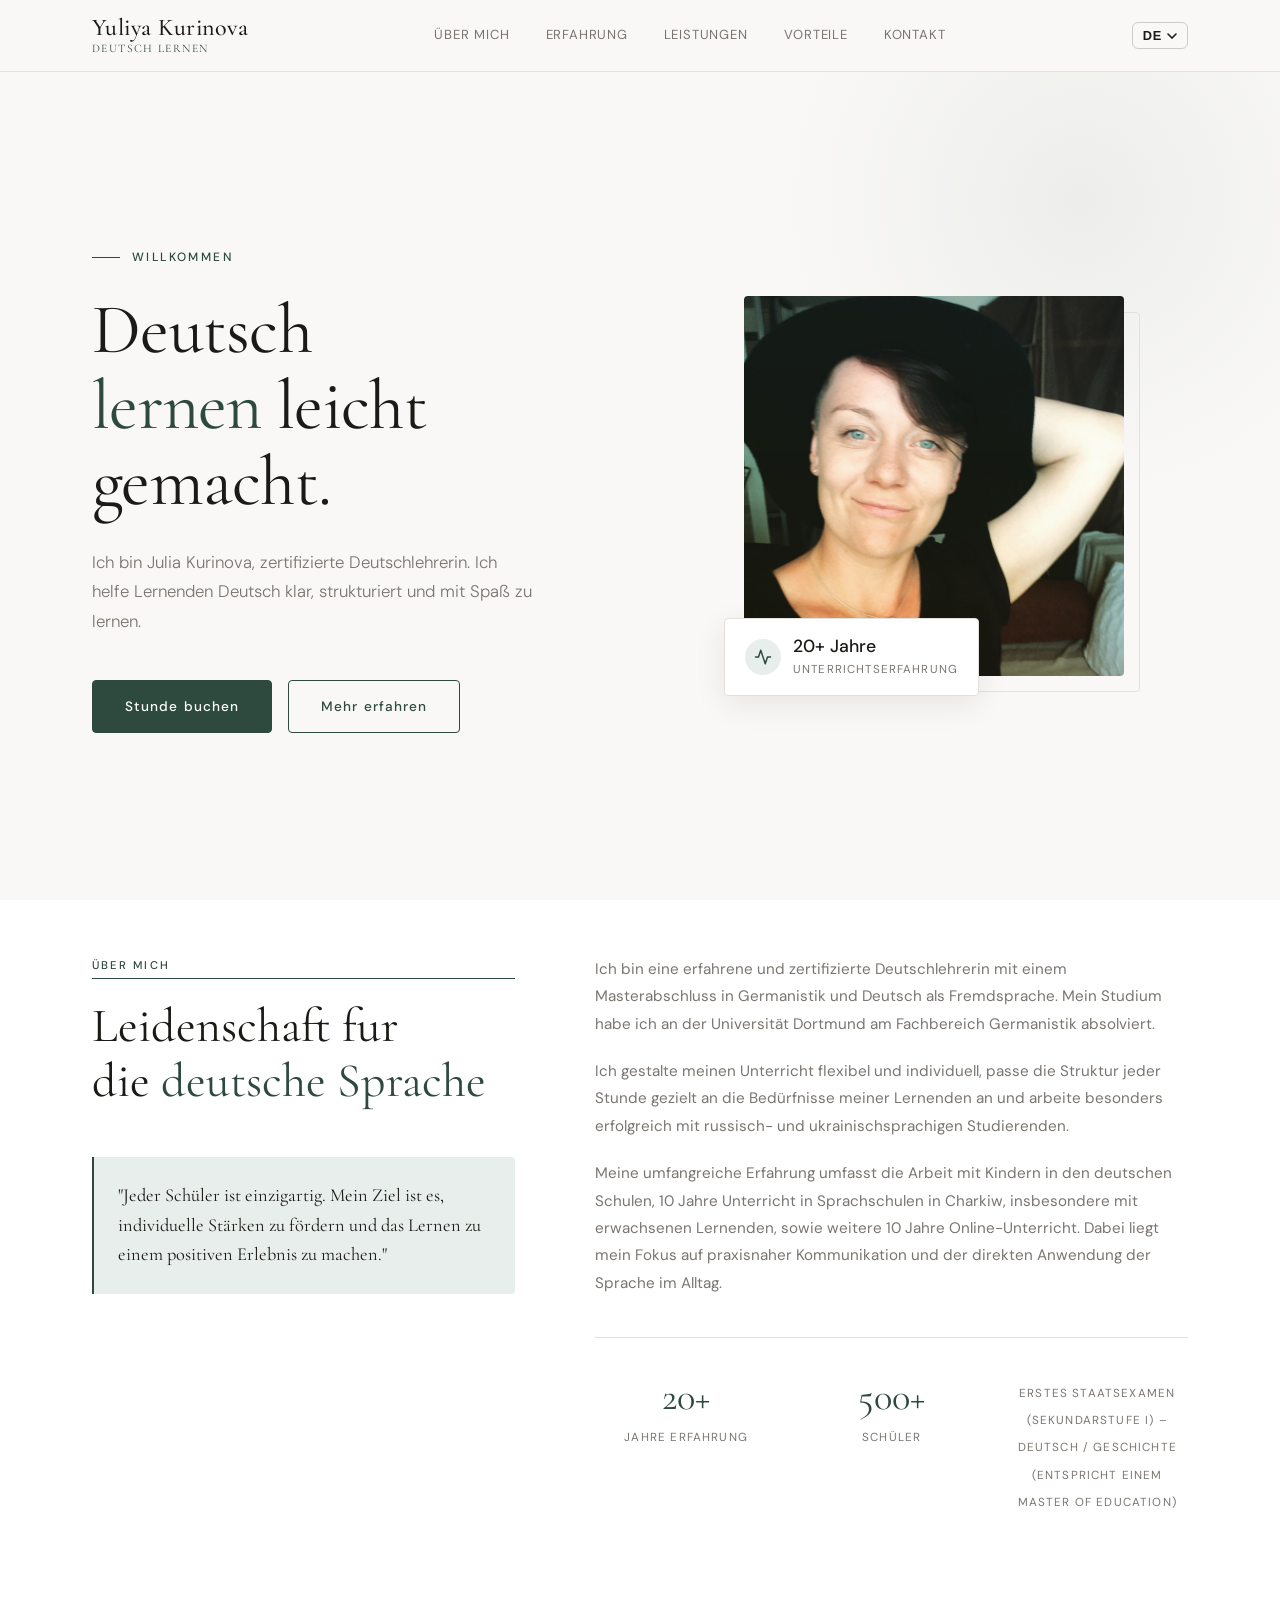
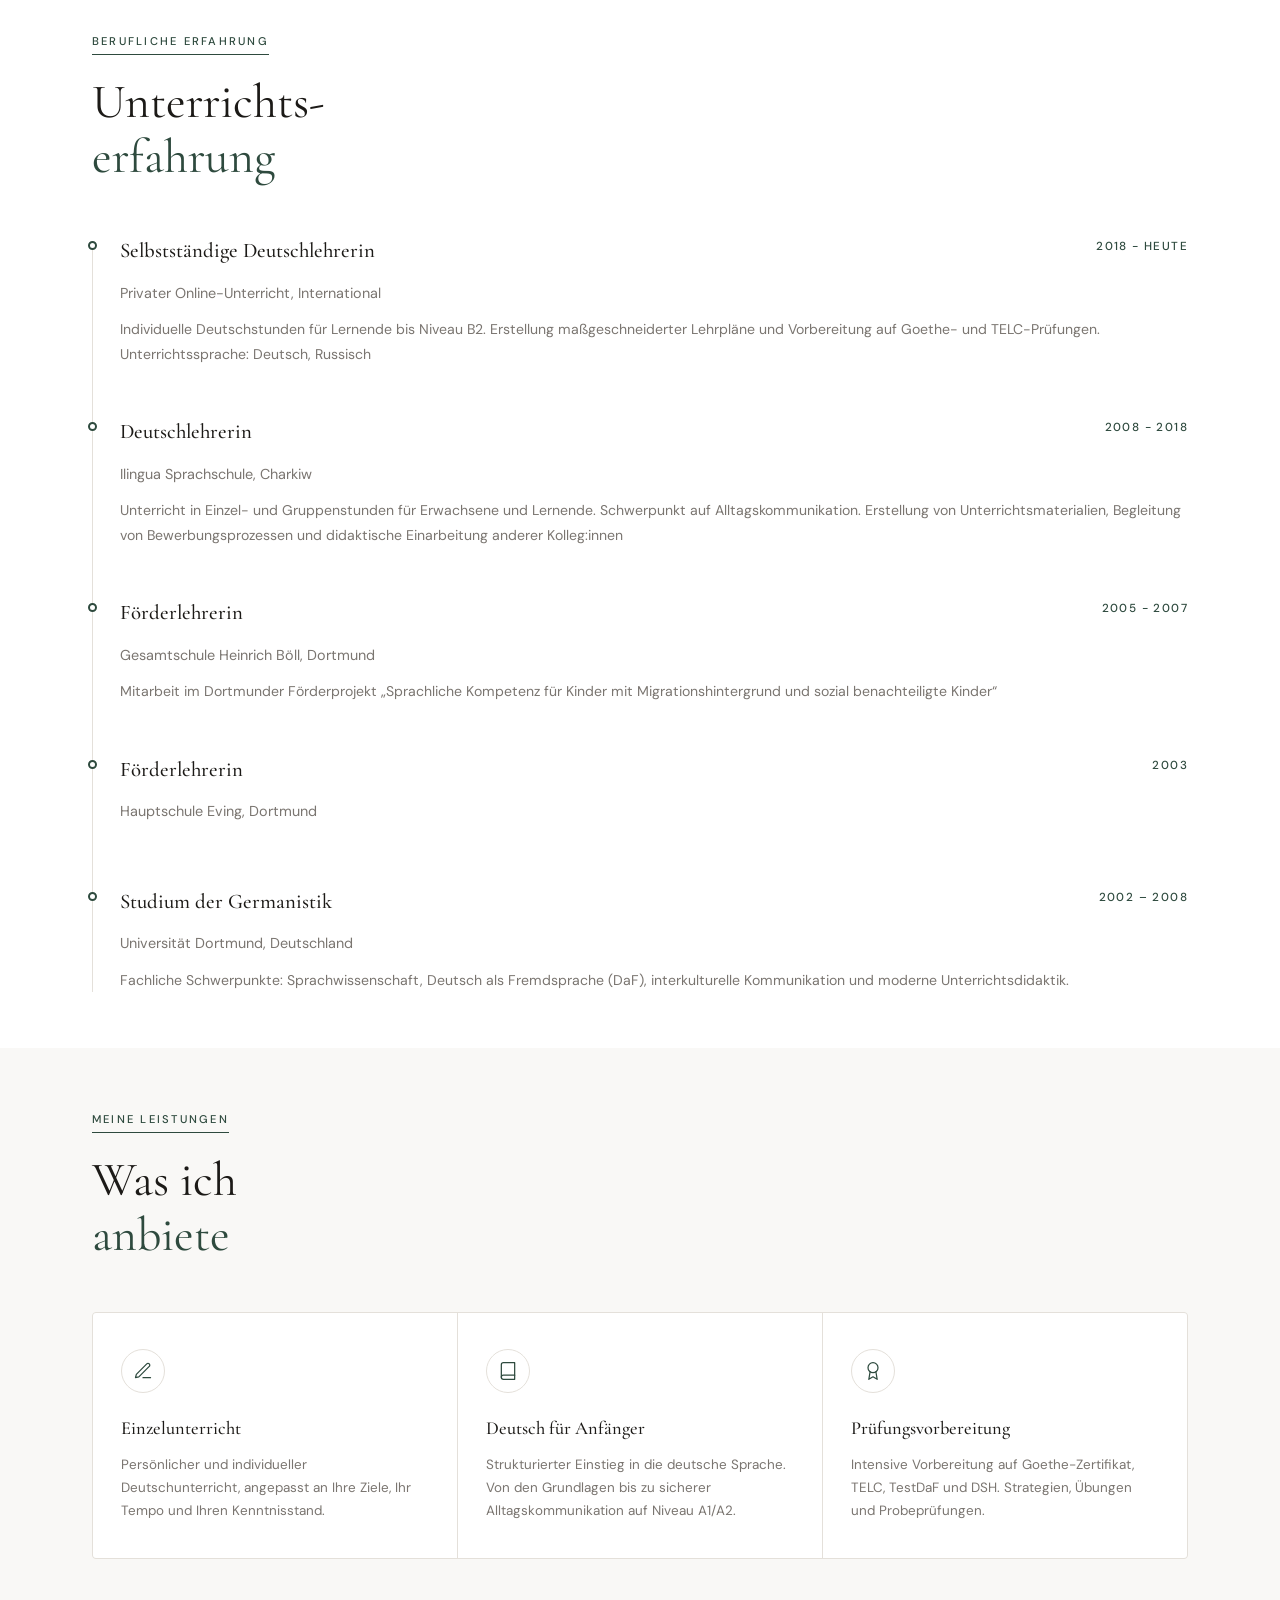
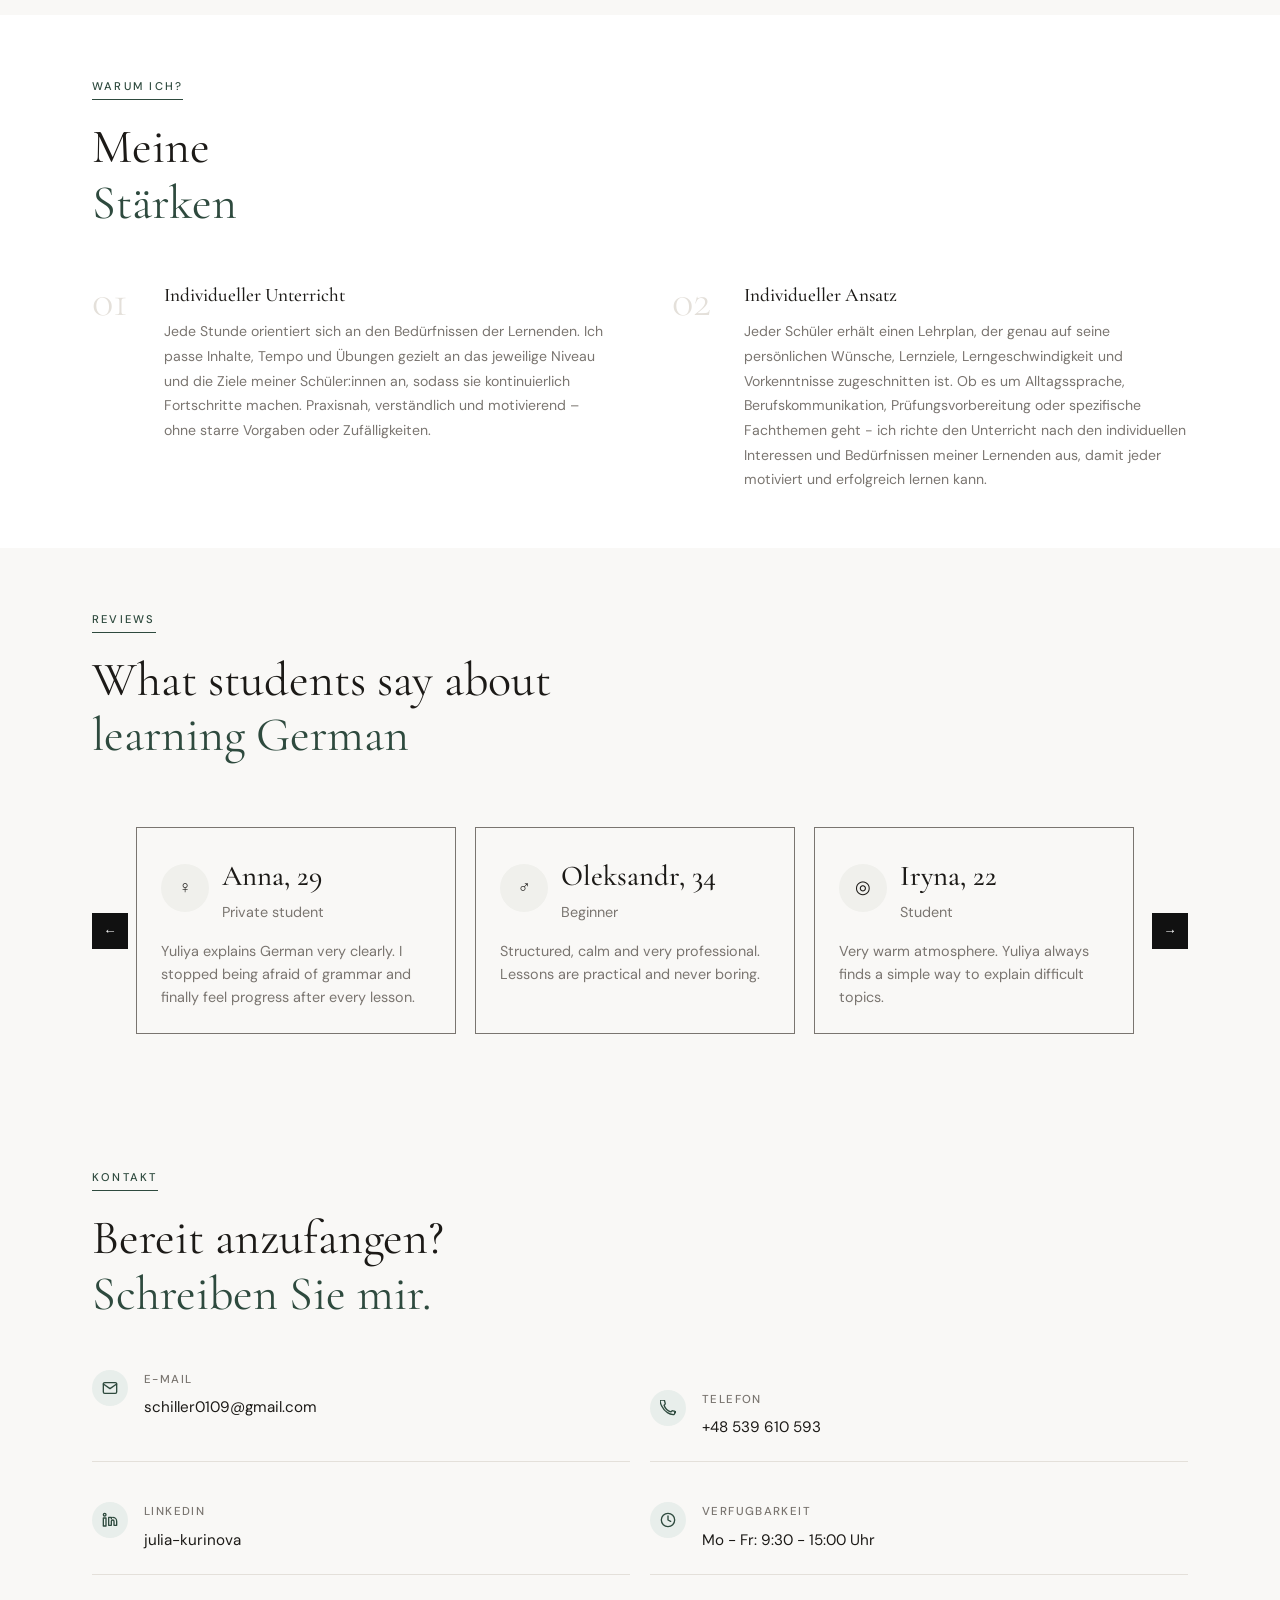
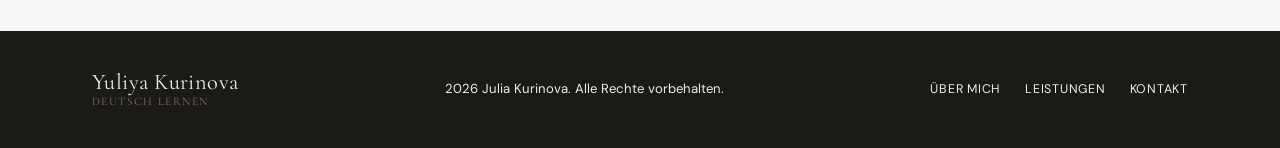
==== commit b779b3d4: "contact form was commented" ====
--- a/index.html
+++ b/index.html
@@ -585,101 +585,101 @@
               Bereit anzufangen?<br /><span>Schreiben Sie mir.</span>
             </h2>
           </div>
-          <div class="contact-grid">
-            <div class="contact-info reveal">
-              <div class="contact-item">
-                <div class="contact-icon">
-                  <svg
-                    viewBox="0 0 24 24"
-                    fill="none"
-                    stroke="currentColor"
-                    stroke-width="2"
-                    stroke-linecap="round"
-                    stroke-linejoin="round"
-                  >
-                    <path
-                      d="M4 4h16c1.1 0 2 .9 2 2v12c0 1.1-.9 2-2 2H4c-1.1 0-2-.9-2-2V6c0-1.1.9-2 2-2z"
-                    />
-                    <polyline points="22,6 12,13 2,6" />
-                  </svg>
-                </div>
-                <div class="contact-detail">
-                  <strong>E-Mail</strong>
-                  <a href="mailto:schiller0109@gmail.com"
-                    >schiller0109@gmail.com</a
-                  >
-                </div>
-              </div>
-              <div class="contact-item">
-                <div class="contact-icon">
-                  <svg
-                    viewBox="0 0 24 24"
-                    fill="none"
-                    stroke="currentColor"
-                    stroke-width="2"
-                    stroke-linecap="round"
-                    stroke-linejoin="round"
-                  >
-                    <path
-                      d="M22 16.92v3a2 2 0 01-2.18 2 19.79 19.79 0 01-8.63-3.07A19.5 19.5 0 013.07 9.81 19.79 19.79 0 01.1 1.2 2 2 0 012.08.01h3A2 2 0 017 1.72c.127.96.361 1.903.7 2.81a2 2 0 01-.45 2.11L6.1 7.77A16 16 0 0016.23 17.9l1.13-1.13a2 2 0 012.11-.45c.907.339 1.85.573 2.81.7a2 2 0 011.72 2.01z"
-                    />
-                  </svg>
-                </div>
-                <div class="contact-detail">
-                  <strong>Telefon</strong>
-                  <a href="tel:+48539610593">+48 539 610 593</a>
-                </div>
-              </div>
-              <div class="contact-item">
-                <div class="contact-icon">
-                  <svg
-                    viewBox="0 0 24 24"
-                    fill="none"
-                    stroke="currentColor"
-                    stroke-width="2"
-                    stroke-linecap="round"
-                    stroke-linejoin="round"
-                  >
-                    <path
-                      d="M16 8a6 6 0 0 1 6 6v6h-4v-6a2 2 0 0 0-4 0v6h-4v-12h4v2"
-                    />
-                    <rect x="2" y="9" width="4" height="12" />
-                    <circle cx="4" cy="4" r="2" />
-                  </svg>
-                </div>
-
-                <div class="contact-detail">
-                  <strong>LinkedIn</strong>
-                  <a
-                    href="https://www.linkedin.com/in/julia-kurinova-78a13b294/"
-                    target="_blank"
-                    rel="noopener noreferrer"
-                  >
-                    julia-kurinova
-                  </a>
-                </div>
-              </div>
-              <div class="contact-item">
-                <div class="contact-icon">
-                  <svg
-                    viewBox="0 0 24 24"
-                    fill="none"
-                    stroke="currentColor"
-                    stroke-width="2"
-                    stroke-linecap="round"
-                    stroke-linejoin="round"
-                  >
-                    <circle cx="12" cy="12" r="10" />
-                    <polyline points="12 6 12 12 16 14" />
-                  </svg>
-                </div>
-                <div class="contact-detail">
-                  <strong>Verfugbarkeit</strong>
-                  <span>Mo - Fr: 9:30 - 15:00 Uhr</span>
-                </div>
-              </div>
-            </div>
-            <form
+
+          <div class="contact-info reveal">
+            <div class="contact-item">
+              <div class="contact-icon">
+                <svg
+                  viewBox="0 0 24 24"
+                  fill="none"
+                  stroke="currentColor"
+                  stroke-width="2"
+                  stroke-linecap="round"
+                  stroke-linejoin="round"
+                >
+                  <path
+                    d="M4 4h16c1.1 0 2 .9 2 2v12c0 1.1-.9 2-2 2H4c-1.1 0-2-.9-2-2V6c0-1.1.9-2 2-2z"
+                  />
+                  <polyline points="22,6 12,13 2,6" />
+                </svg>
+              </div>
+              <div class="contact-detail">
+                <strong>E-Mail</strong>
+                <a href="mailto:schiller0109@gmail.com"
+                  >schiller0109@gmail.com</a
+                >
+              </div>
+            </div>
+            <div class="contact-item">
+              <div class="contact-icon">
+                <svg
+                  viewBox="0 0 24 24"
+                  fill="none"
+                  stroke="currentColor"
+                  stroke-width="2"
+                  stroke-linecap="round"
+                  stroke-linejoin="round"
+                >
+                  <path
+                    d="M22 16.92v3a2 2 0 01-2.18 2 19.79 19.79 0 01-8.63-3.07A19.5 19.5 0 013.07 9.81 19.79 19.79 0 01.1 1.2 2 2 0 012.08.01h3A2 2 0 017 1.72c.127.96.361 1.903.7 2.81a2 2 0 01-.45 2.11L6.1 7.77A16 16 0 0016.23 17.9l1.13-1.13a2 2 0 012.11-.45c.907.339 1.85.573 2.81.7a2 2 0 011.72 2.01z"
+                  />
+                </svg>
+              </div>
+              <div class="contact-detail">
+                <strong>Telefon</strong>
+                <a href="tel:+48539610593">+48 539 610 593</a>
+              </div>
+            </div>
+            <div class="contact-item">
+              <div class="contact-icon">
+                <svg
+                  viewBox="0 0 24 24"
+                  fill="none"
+                  stroke="currentColor"
+                  stroke-width="2"
+                  stroke-linecap="round"
+                  stroke-linejoin="round"
+                >
+                  <path
+                    d="M16 8a6 6 0 0 1 6 6v6h-4v-6a2 2 0 0 0-4 0v6h-4v-12h4v2"
+                  />
+                  <rect x="2" y="9" width="4" height="12" />
+                  <circle cx="4" cy="4" r="2" />
+                </svg>
+              </div>
+
+              <div class="contact-detail">
+                <strong>LinkedIn</strong>
+                <a
+                  href="https://www.linkedin.com/in/julia-kurinova-78a13b294/"
+                  target="_blank"
+                  rel="noopener noreferrer"
+                >
+                  julia-kurinova
+                </a>
+              </div>
+            </div>
+            <div class="contact-item">
+              <div class="contact-icon">
+                <svg
+                  viewBox="0 0 24 24"
+                  fill="none"
+                  stroke="currentColor"
+                  stroke-width="2"
+                  stroke-linecap="round"
+                  stroke-linejoin="round"
+                >
+                  <circle cx="12" cy="12" r="10" />
+                  <polyline points="12 6 12 12 16 14" />
+                </svg>
+              </div>
+              <div class="contact-detail">
+                <strong>Verfugbarkeit</strong>
+                <span>Mo - Fr: 9:30 - 15:00 Uhr</span>
+              </div>
+            </div>
+          </div>
+          <!-- <form
               class="contact-form reveal reveal-delay-1"
               onsubmit="handleSubmit(event)"
             >
@@ -725,8 +725,7 @@
               <div class="form-submit">
                 <button type="submit" class="btn">Nachricht senden</button>
               </div>
-            </form>
-          </div>
+            </form>-->
         </div>
       </section>
     </main>
--- a/assets/css/style.css
+++ b/assets/css/style.css
@@ -995,6 +995,9 @@
 }
 
 .contact-info {
+  display: flex;
+  flex-wrap: wrap;
+  gap: 20px;
 }
 
 .contact-item {
@@ -1003,6 +1006,7 @@
   align-items: flex-start;
   padding: 20px 0;
   border-bottom: 1px solid var(--clr-border);
+  width: calc(50% - 10px);
 }
 .contact-item:first-child {
   padding-top: 0;
@@ -1397,4 +1401,8 @@
     grid-template-columns: 1fr;
     gap: 24px;
   }
-}
+
+  .contact-item {
+    width: 100%;
+  }
+}
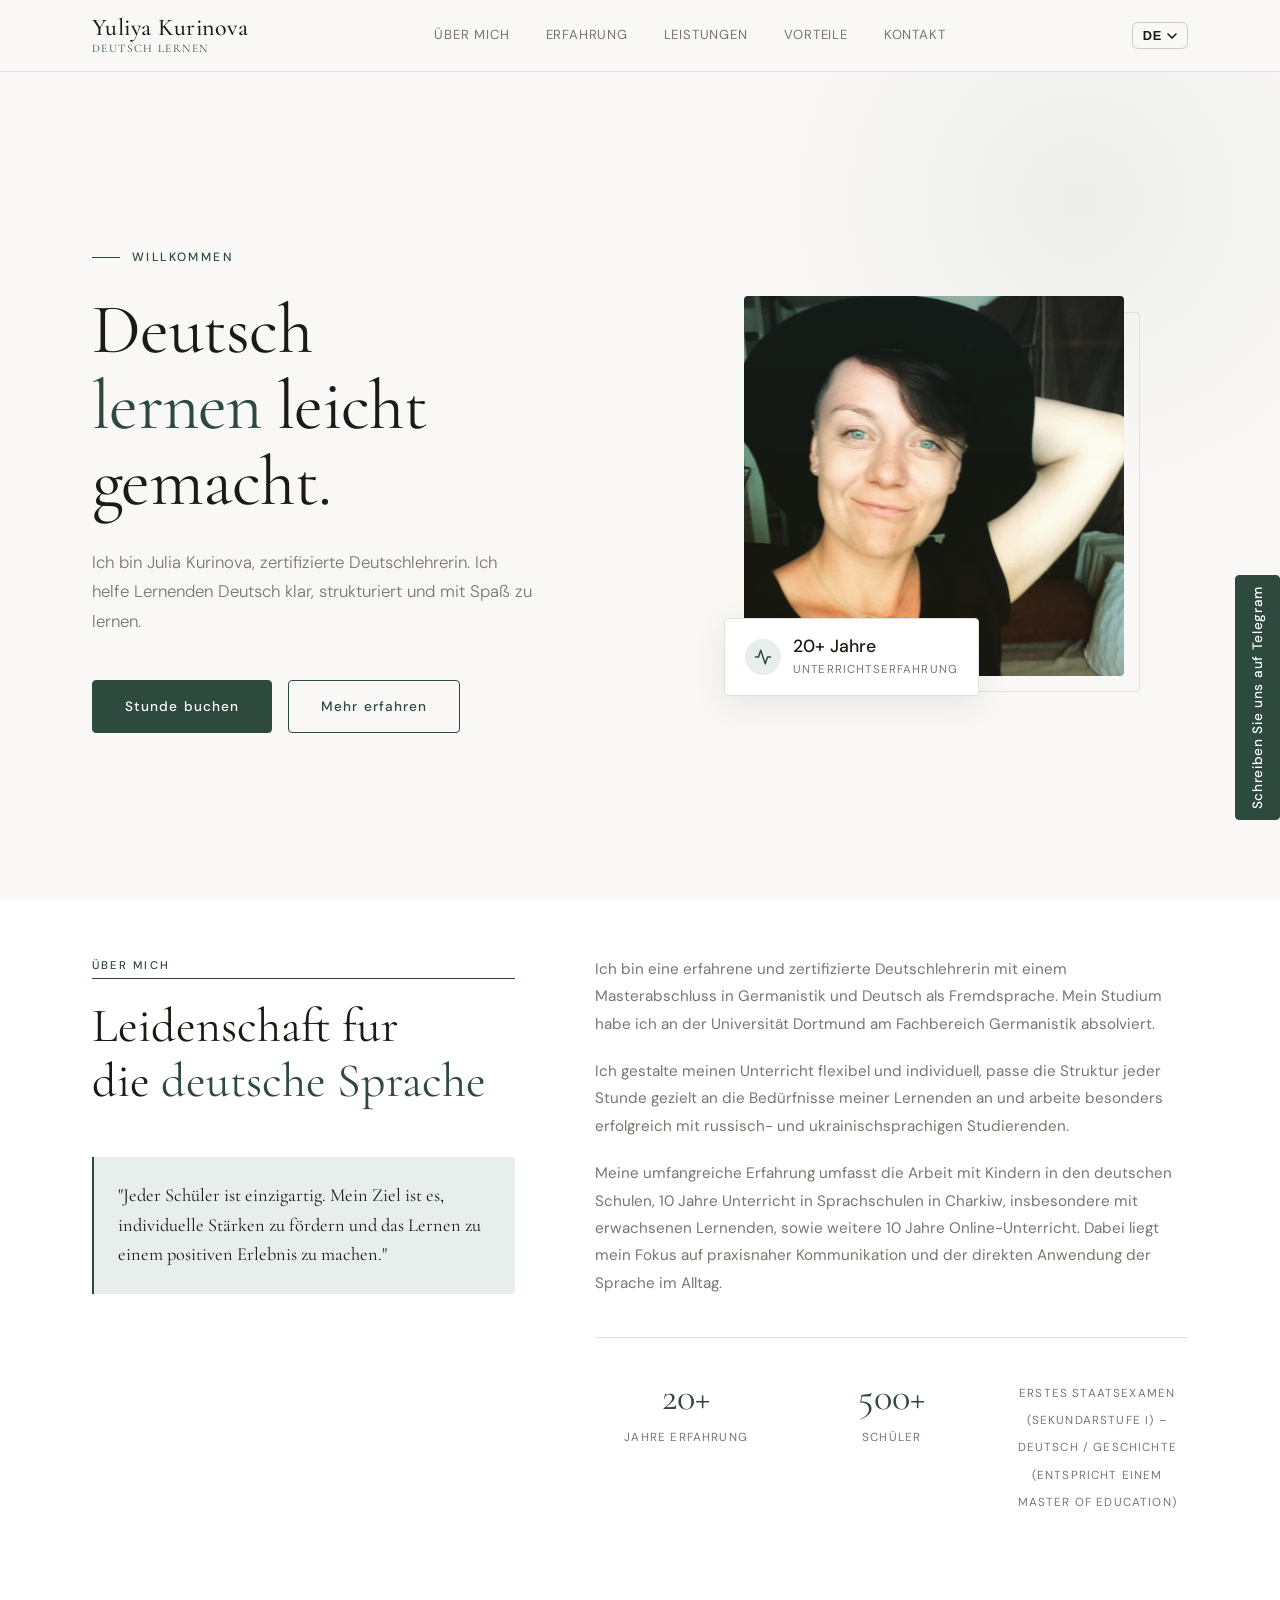
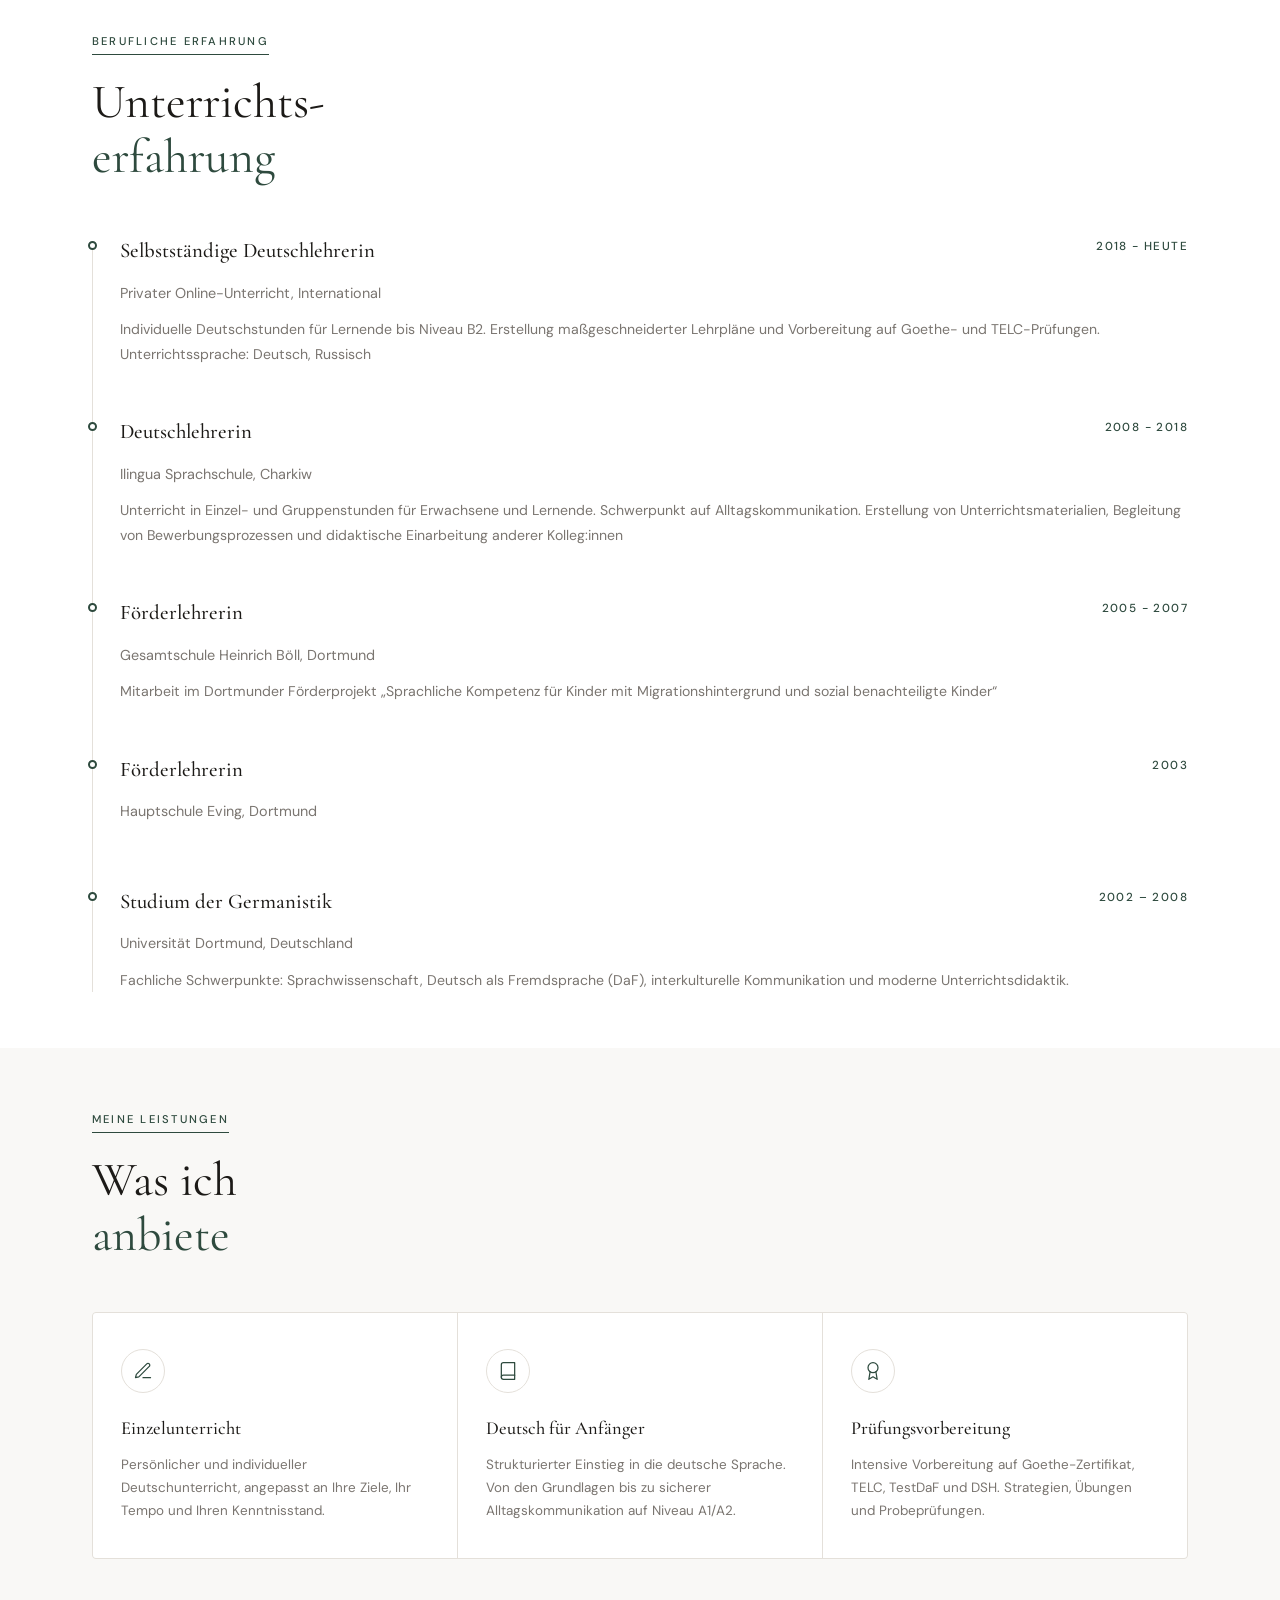
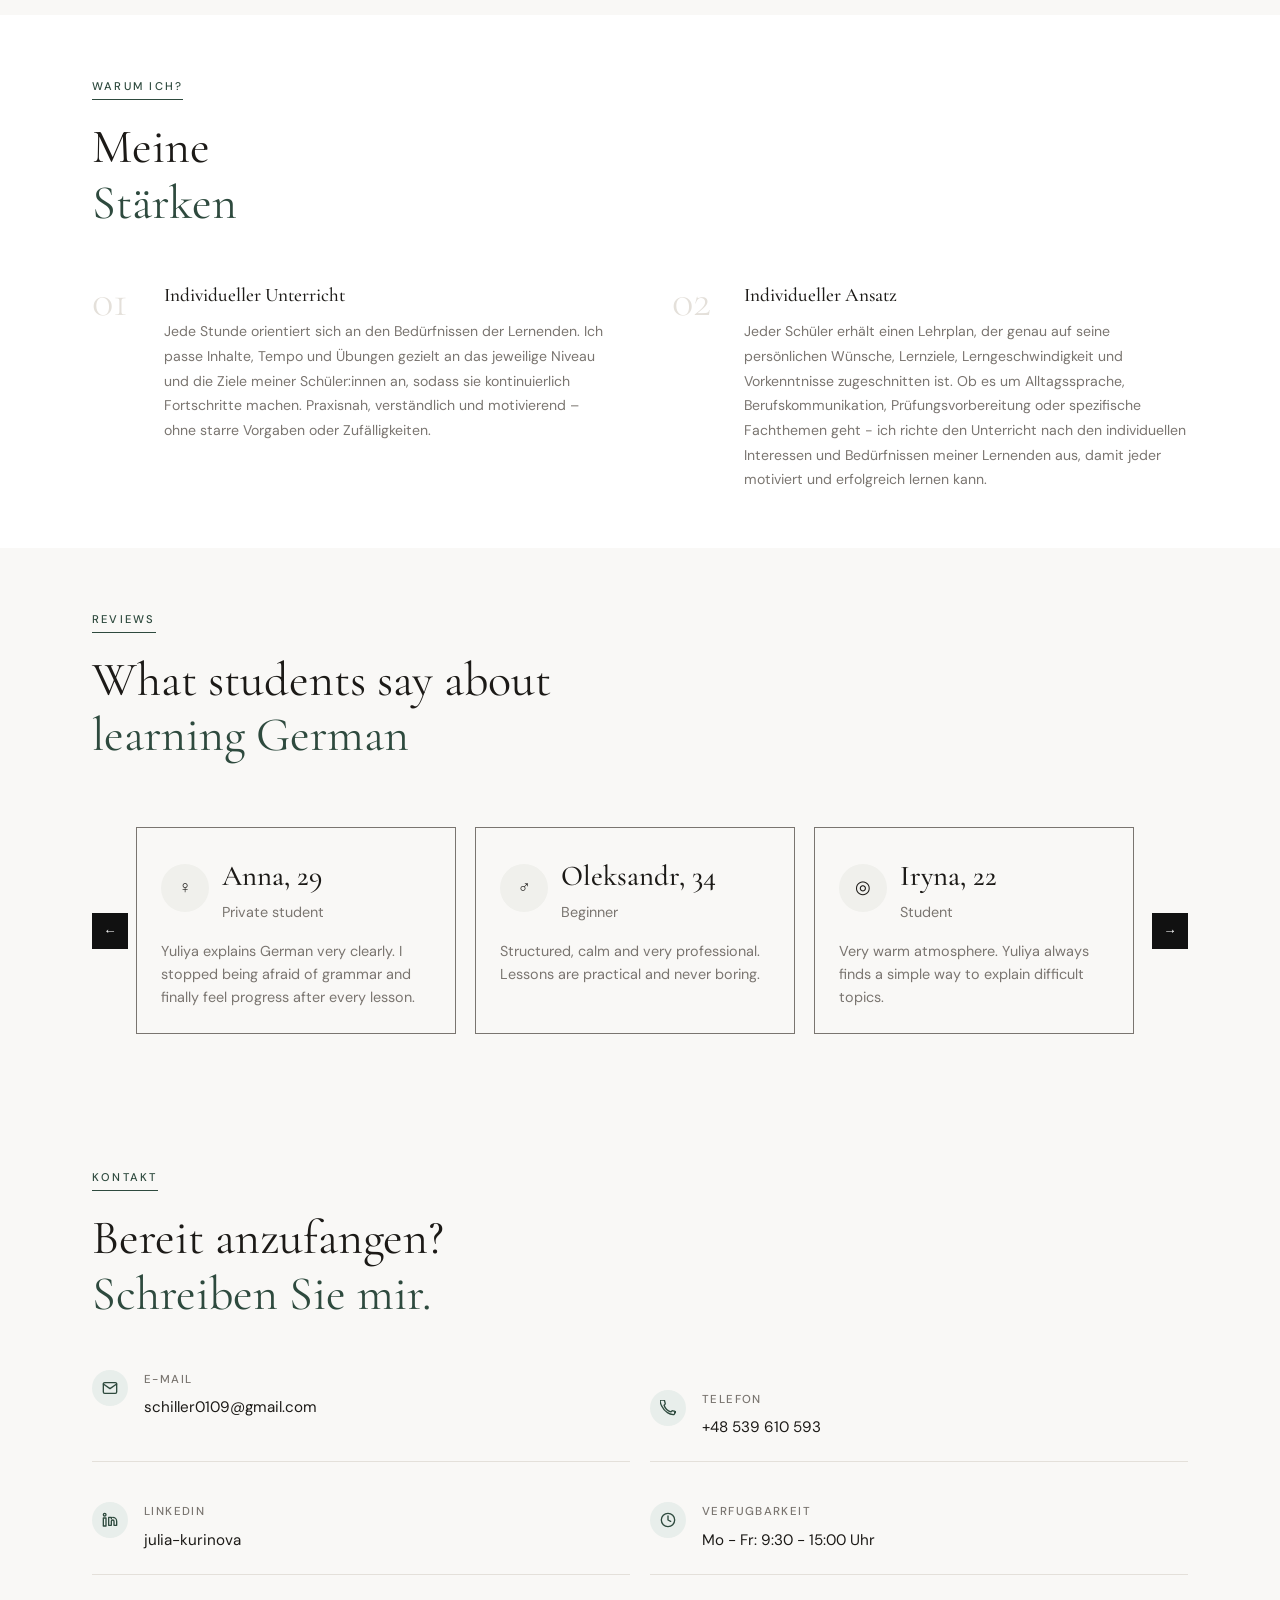
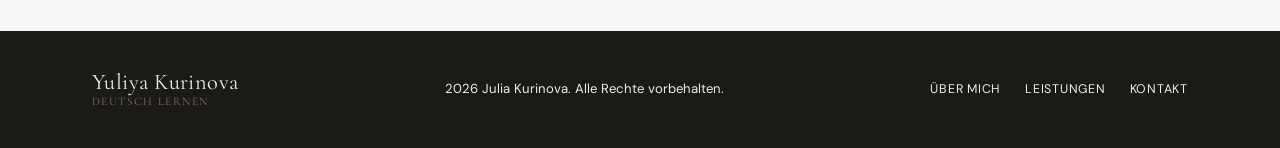
==== commit e20586e5: "shraiben uns in telegram" ====
--- a/index.html
+++ b/index.html
@@ -190,7 +190,9 @@
                 Lernenden Deutsch klar, strukturiert und mit Spaß zu lernen.
               </p>
               <div class="hero-cta reveal reveal-delay-3">
-                <a href="#kontakt" class="btn">Stunde buchen</a>
+                <a href="https://t.me/JuliaKurinova" class="btn"
+                  >Stunde buchen</a
+                >
                 <a href="#ueber-mich" class="btn btn-outline">Mehr erfahren</a>
               </div>
             </div>
@@ -749,6 +751,14 @@
         </div>
       </div>
     </footer>
+    <a
+      href="https://t.me/JuliaKurinova"
+      class="btn telegram-cta-btn"
+      target="_blank"
+      rel="noopener"
+    >
+      <span class="tg-float-label">Schreiben Sie uns auf Telegram</span>
+    </a>
     <script src="assets/js/script.js"></script>
   </body>
 </html>
--- a/assets/css/style.css
+++ b/assets/css/style.css
@@ -32,6 +32,10 @@
 html {
   scroll-behavior: smooth;
   font-size: 16px;
+}
+
+ul {
+  list-style: none;
 }
 
 body {
@@ -350,12 +354,32 @@
 
 /* ─── Lang Switch — Mobile ───────────────────────────────── */
 
+.mobile-nav__list {
+  display: flex;
+  flex-direction: column;
+  width: 100%;
+  justify-content: center;
+  align-items: center;
+}
+
+.mobile-nav__list li {
+  width: 100%;
+  text-align: center;
+}
+
+.mobile-nav__list a {
+  display: block;
+}
+
+.mobile-nav a:after {
+  display: none; /* Hide desktop nav underline */
+}
+
 .mobile-lang {
   display: flex;
   align-items: center;
   gap: 6px;
   padding: 12px 0;
-  border-top: 1px solid rgba(0, 0, 0, 0.08);
   margin-top: 8px;
 }
 
@@ -455,7 +479,7 @@
   transform: translateX(0);
 }
 
-.mobile-nav a {
+.mobile-nav .mobile-nav__item a {
   font-family: var(--ff-display);
   font-size: 1rem;
   font-weight: 400;
@@ -467,7 +491,7 @@
     color var(--transition),
     padding-left var(--transition);
 }
-.mobile-nav a:hover {
+.mobile-nav .mobile-nav__item a:hover {
   color: var(--clr-accent);
   padding-left: 8px;
 }
@@ -1220,6 +1244,7 @@
 
   .testimonial-card {
     min-width: 260px;
+    max-width: 300px;
   }
 }
 
@@ -1406,3 +1431,32 @@
     width: 100%;
   }
 }
+
+.telegram-cta-btn {
+  position: fixed;
+  bottom: 80px;
+  padding: 10px;
+  right: 0;
+  z-index: 9999;
+  display: inline-flex;
+  align-items: center;
+  justify-content: center;
+}
+
+.telegram-cta-btn:active {
+  transform: translateY(0);
+}
+
+@media (max-width: 768px) {
+  .telegram-cta-btn {
+    font-size: 12px;
+    padding: 8px;
+  }
+}
+.tg-float-label {
+  writing-mode: vertical-rl;
+  text-orientation: mixed;
+  transform: rotate(180deg);
+  white-space: nowrap;
+  letter-spacing: 0.05em;
+}
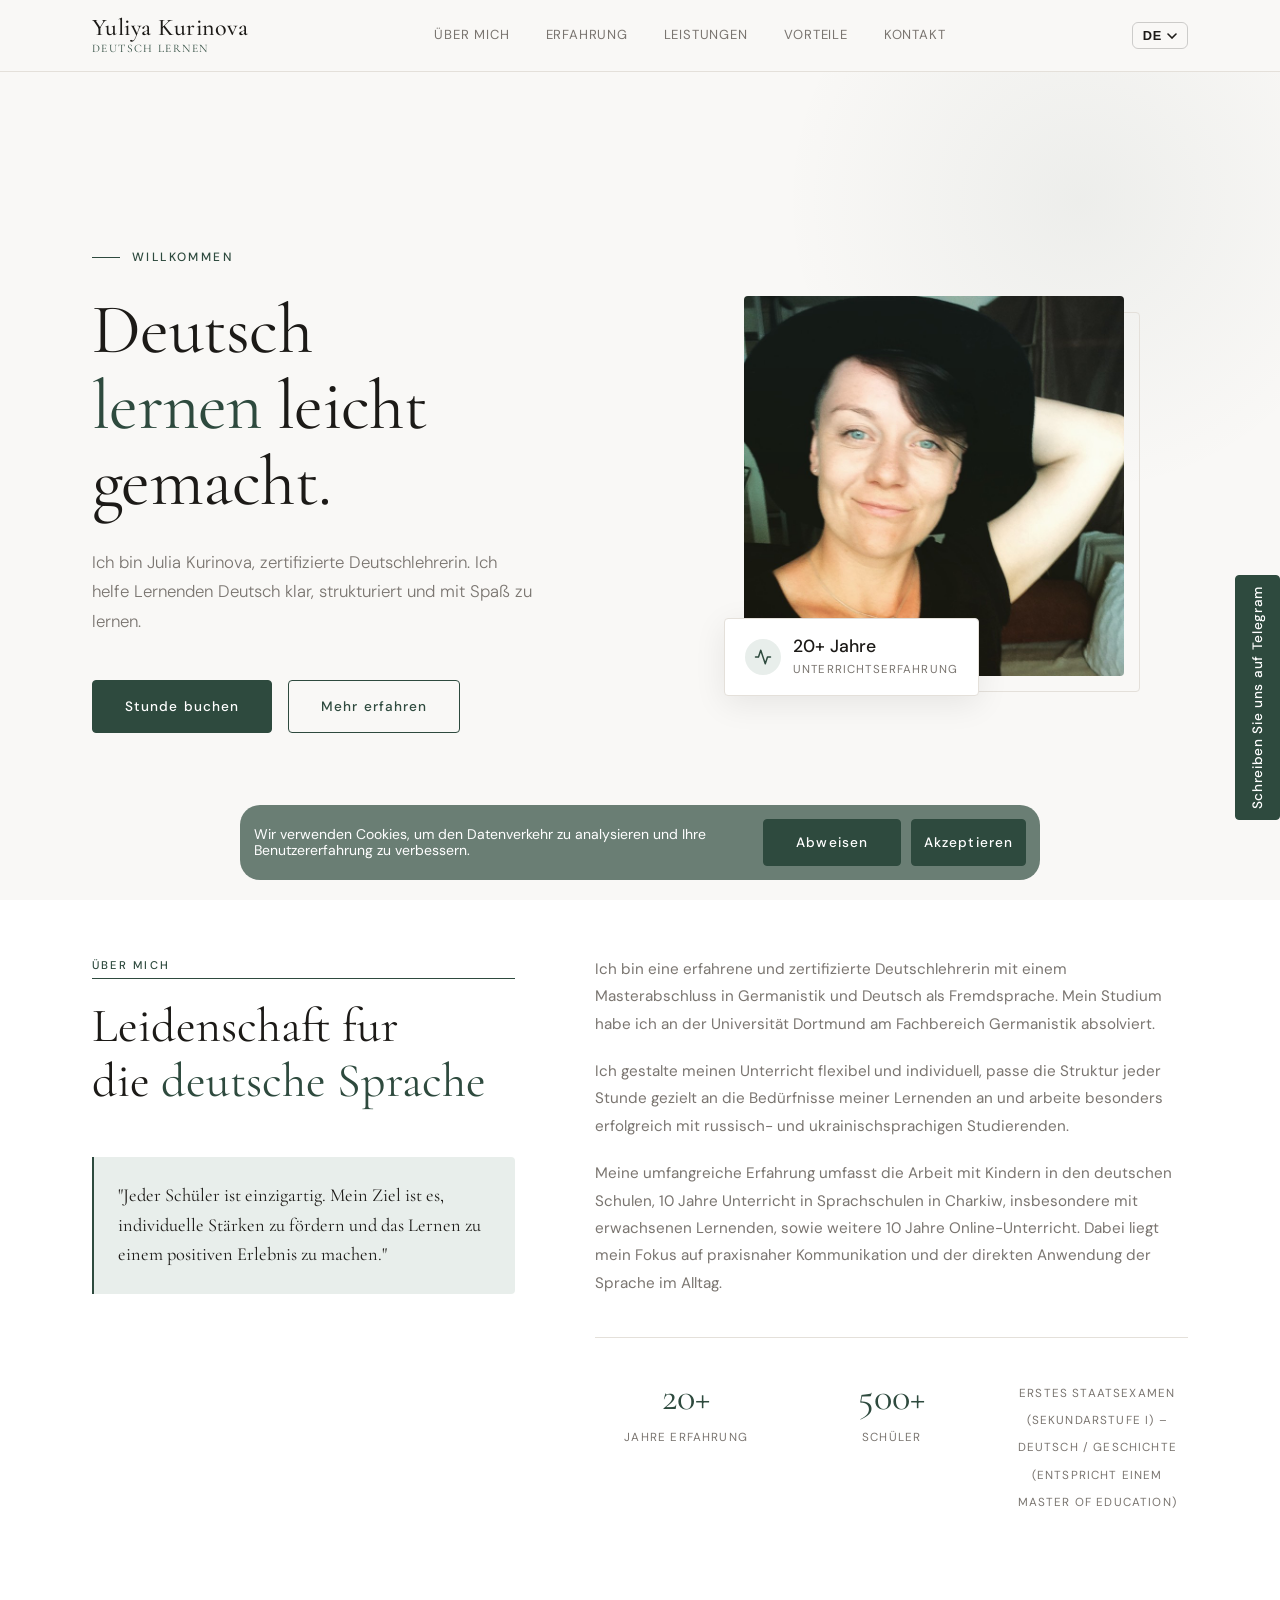
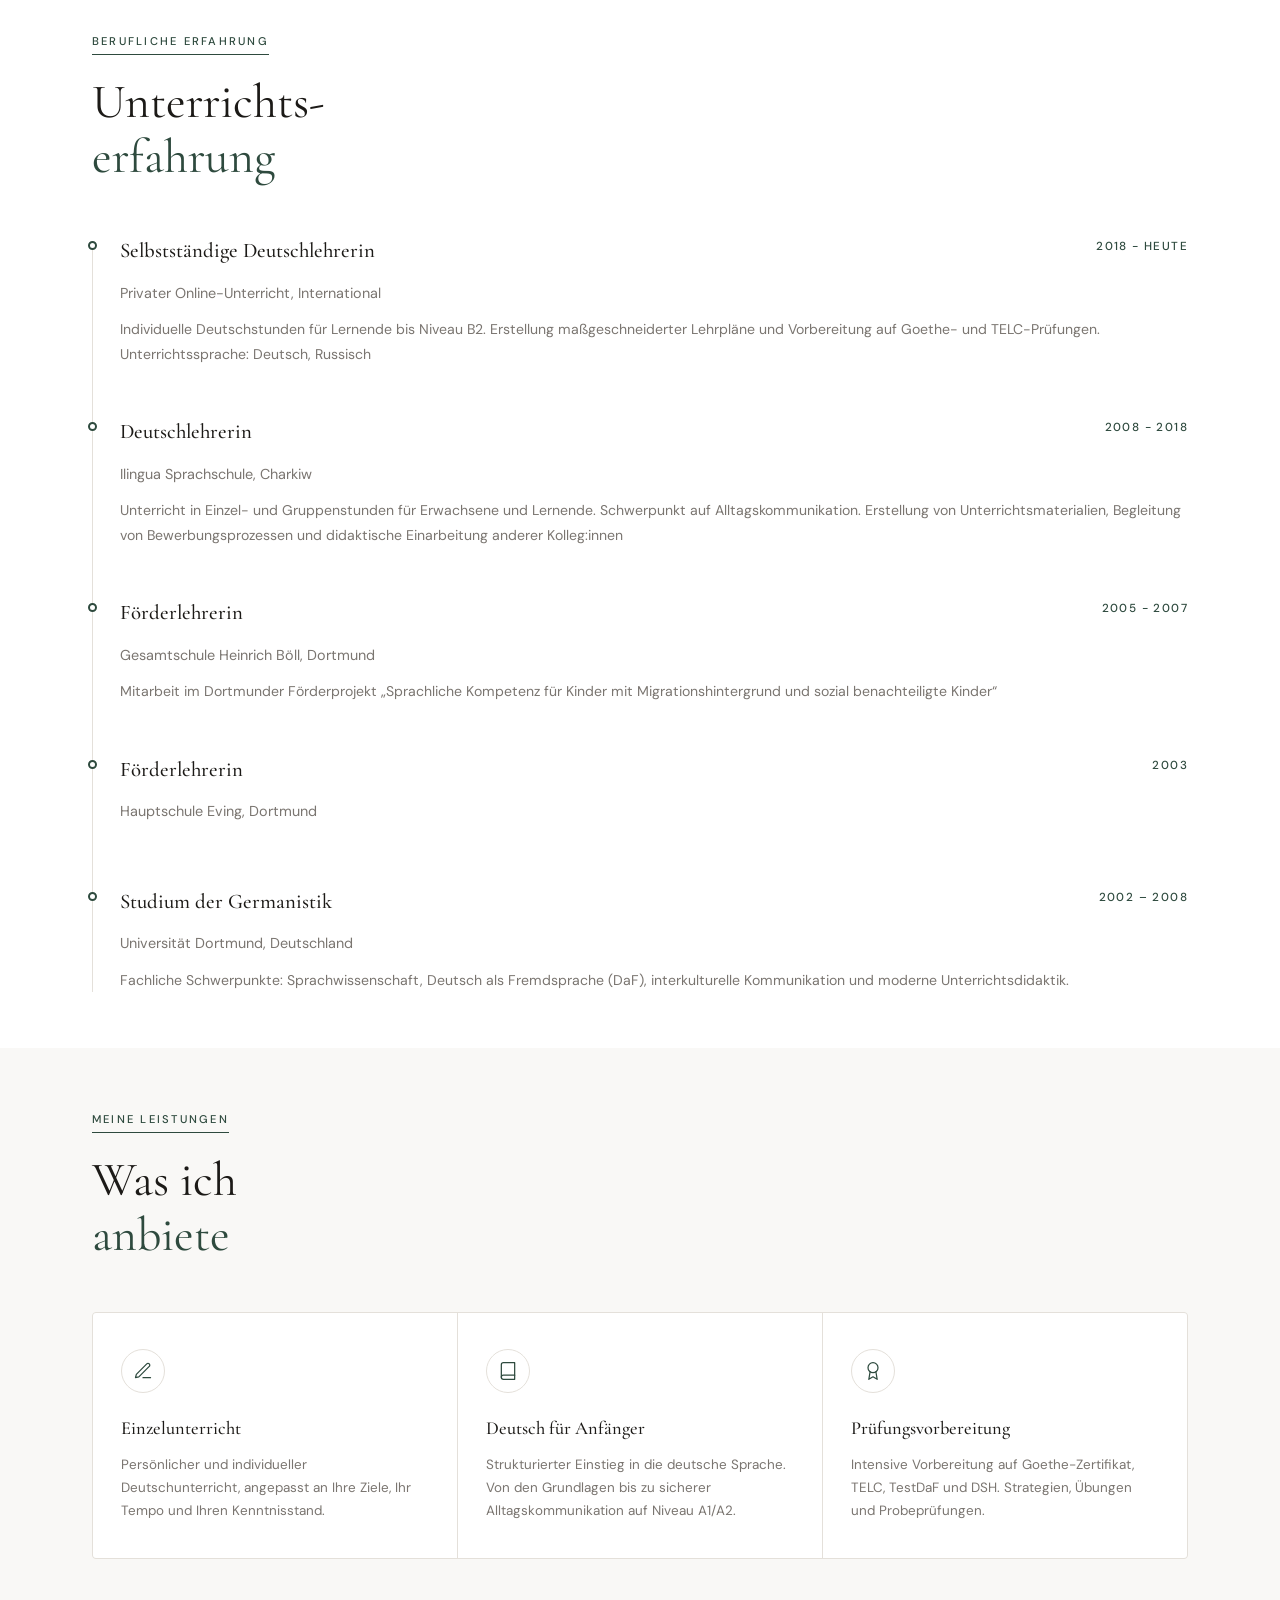
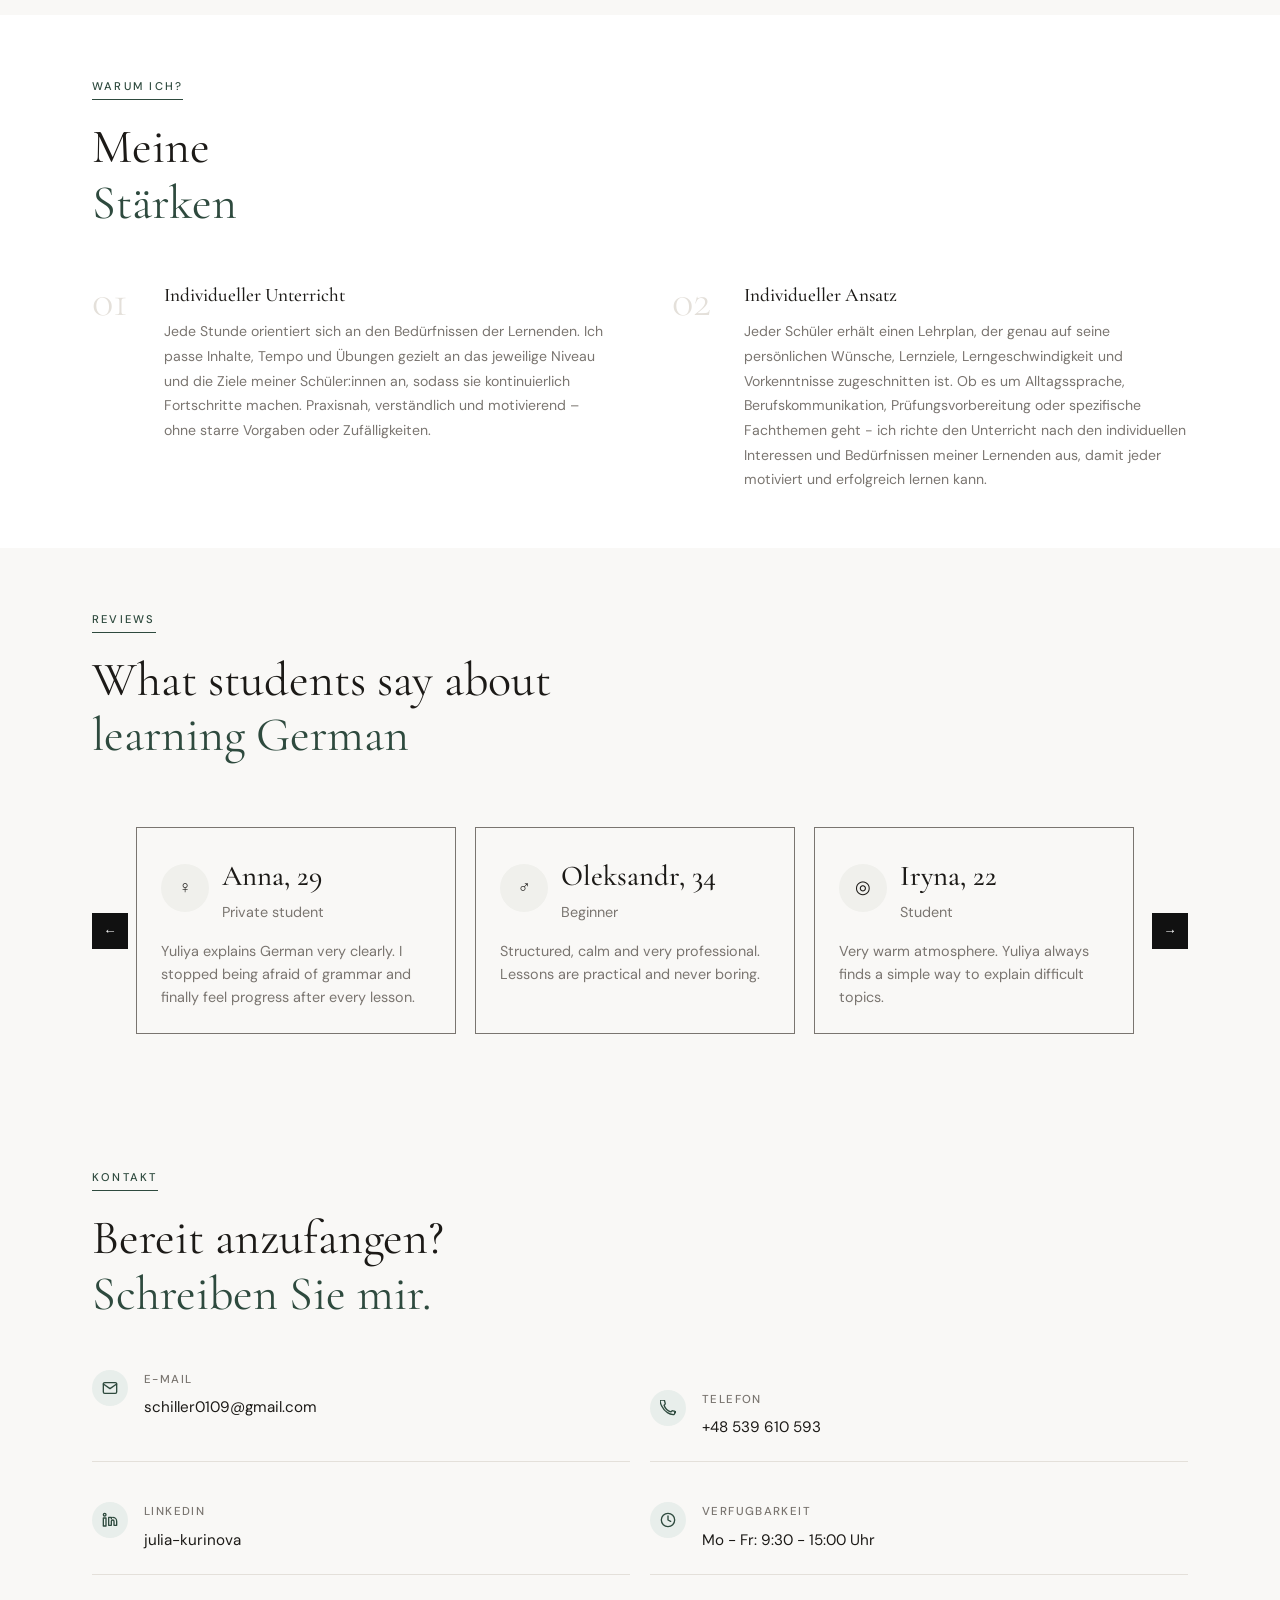
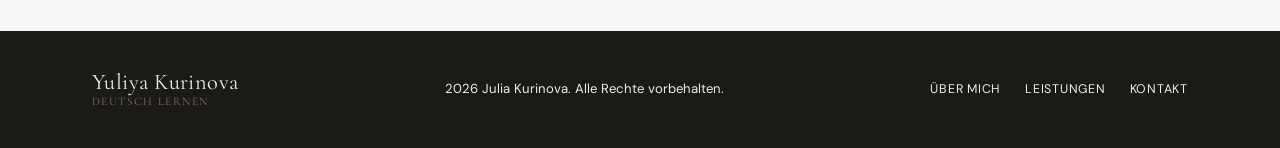
==== commit 0a57fcd7: "test cookies" ====
--- a/index.html
+++ b/index.html
@@ -751,6 +751,17 @@
         </div>
       </div>
     </footer>
+    <div class="cookie" id="cookie">
+      <p class="cookie__text">
+        Wir verwenden Cookies, um den Datenverkehr zu analysieren und Ihre
+        Benutzererfahrung zu verbessern.
+      </p>
+
+      <div class="cookie__actions">
+        <button class="btn btn--ghost" id="cookieDecline">Abweisen</button>
+        <button class="btn btn--primary" id="cookieAccept">Akzeptieren</button>
+      </div>
+    </div>
     <a
       href="https://t.me/JuliaKurinova"
       class="btn telegram-cta-btn"
--- a/assets/css/style.css
+++ b/assets/css/style.css
@@ -1460,3 +1460,68 @@
   white-space: nowrap;
   letter-spacing: 0.05em;
 }
+
+.cookie {
+  position: fixed;
+  bottom: 20px;
+  left: 50%;
+  transform: translate(-50%, 40px);
+
+  width: calc(100% - 40px);
+  max-width: 800px;
+
+  display: flex;
+  align-items: center;
+  justify-content: space-between;
+  gap: 20px;
+
+  padding: 14px;
+  border-radius: 20px;
+
+  background: color-mix(in srgb, var(--clr-accent) 70%, transparent);
+
+  color: var(--color-white);
+  font-size: 14px;
+  line-height: 1.1;
+
+  opacity: 0;
+  pointer-events: none;
+
+  transition: all 0.4s ease;
+}
+
+.cookie .btn--primary {
+  padding: 8px 12px;
+}
+
+.cookie.active {
+  transform: translate(-50%, 0);
+  opacity: 1;
+  pointer-events: auto;
+  z-index: 100;
+}
+
+.cookie__actions {
+  display: flex;
+  gap: 10px;
+}
+
+.cookie__text {
+  color: var(--clr-surface);
+}
+
+/* mobile */
+@media (max-width: 768px) {
+  .cookie {
+    flex-direction: column;
+    align-items: flex-start;
+  }
+
+  .cookie__actions {
+    width: 100%;
+  }
+
+  .cookie__actions button {
+    width: 100%;
+  }
+}
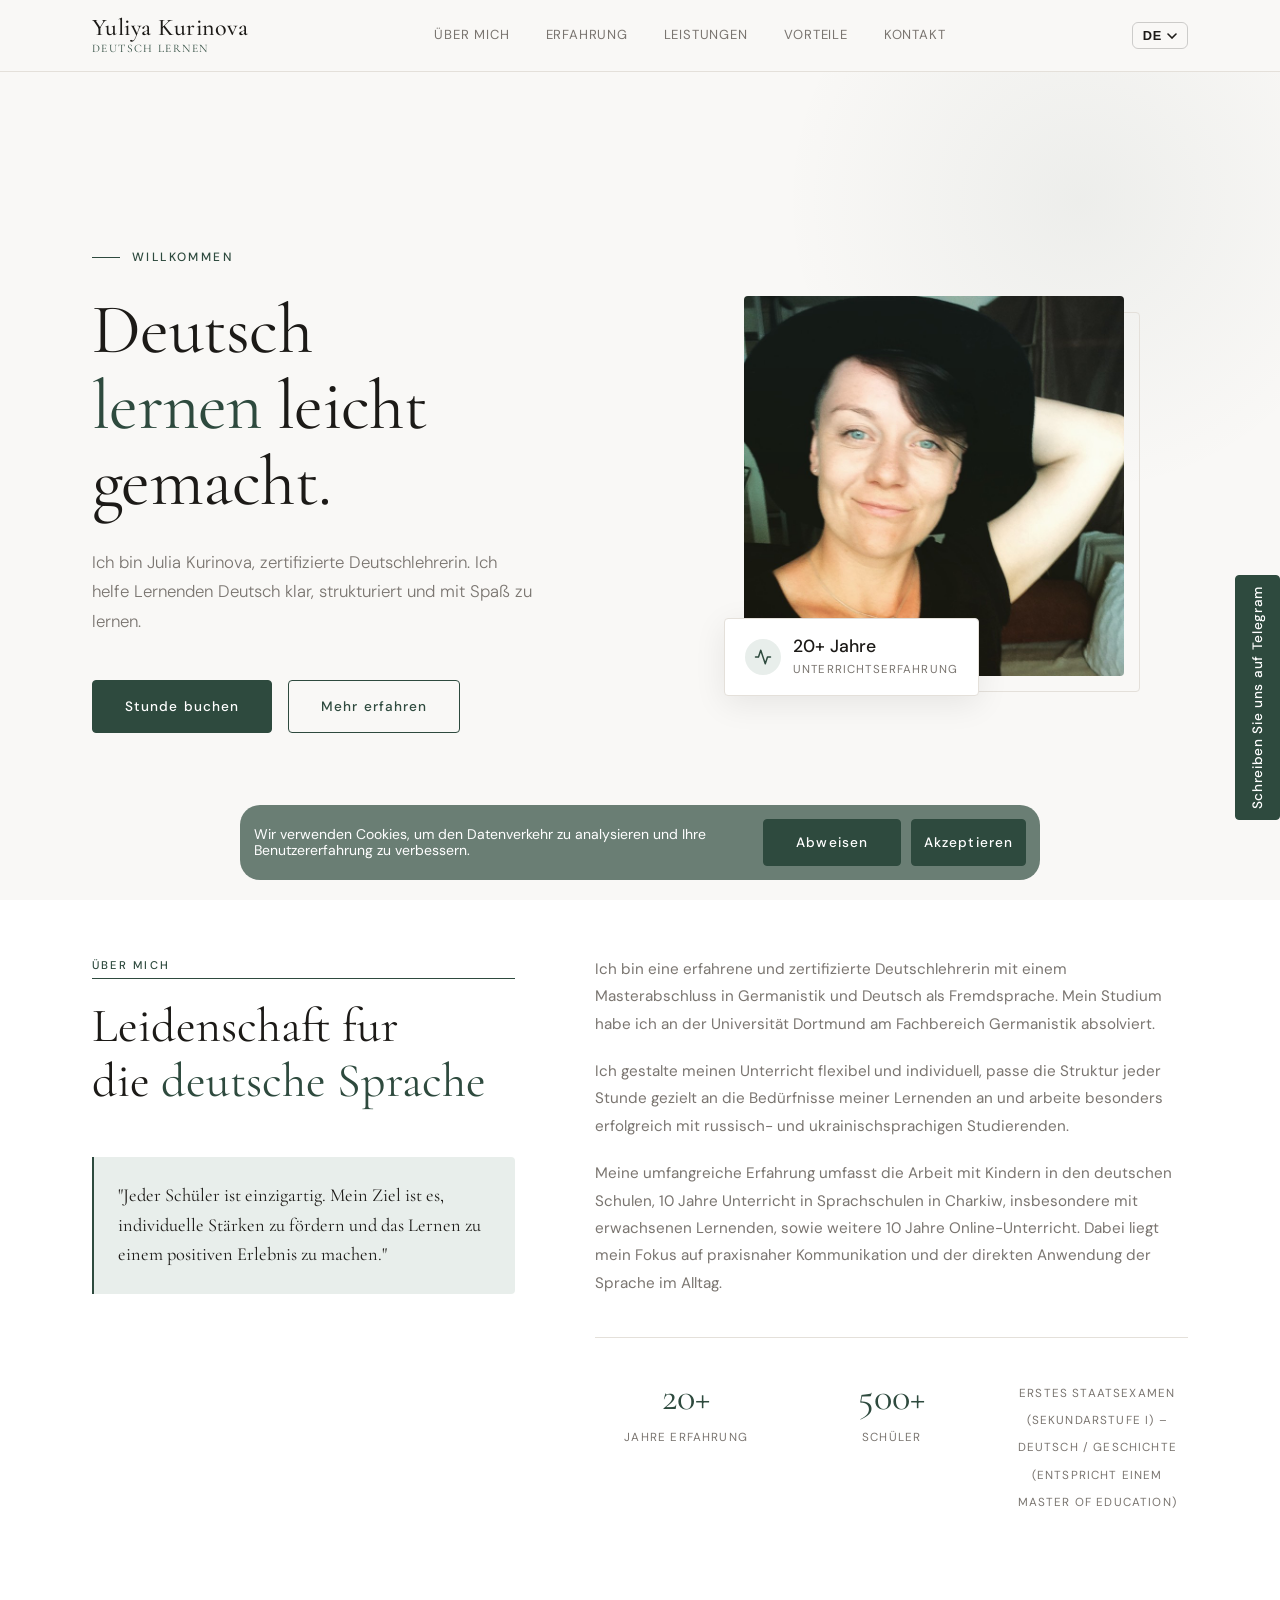
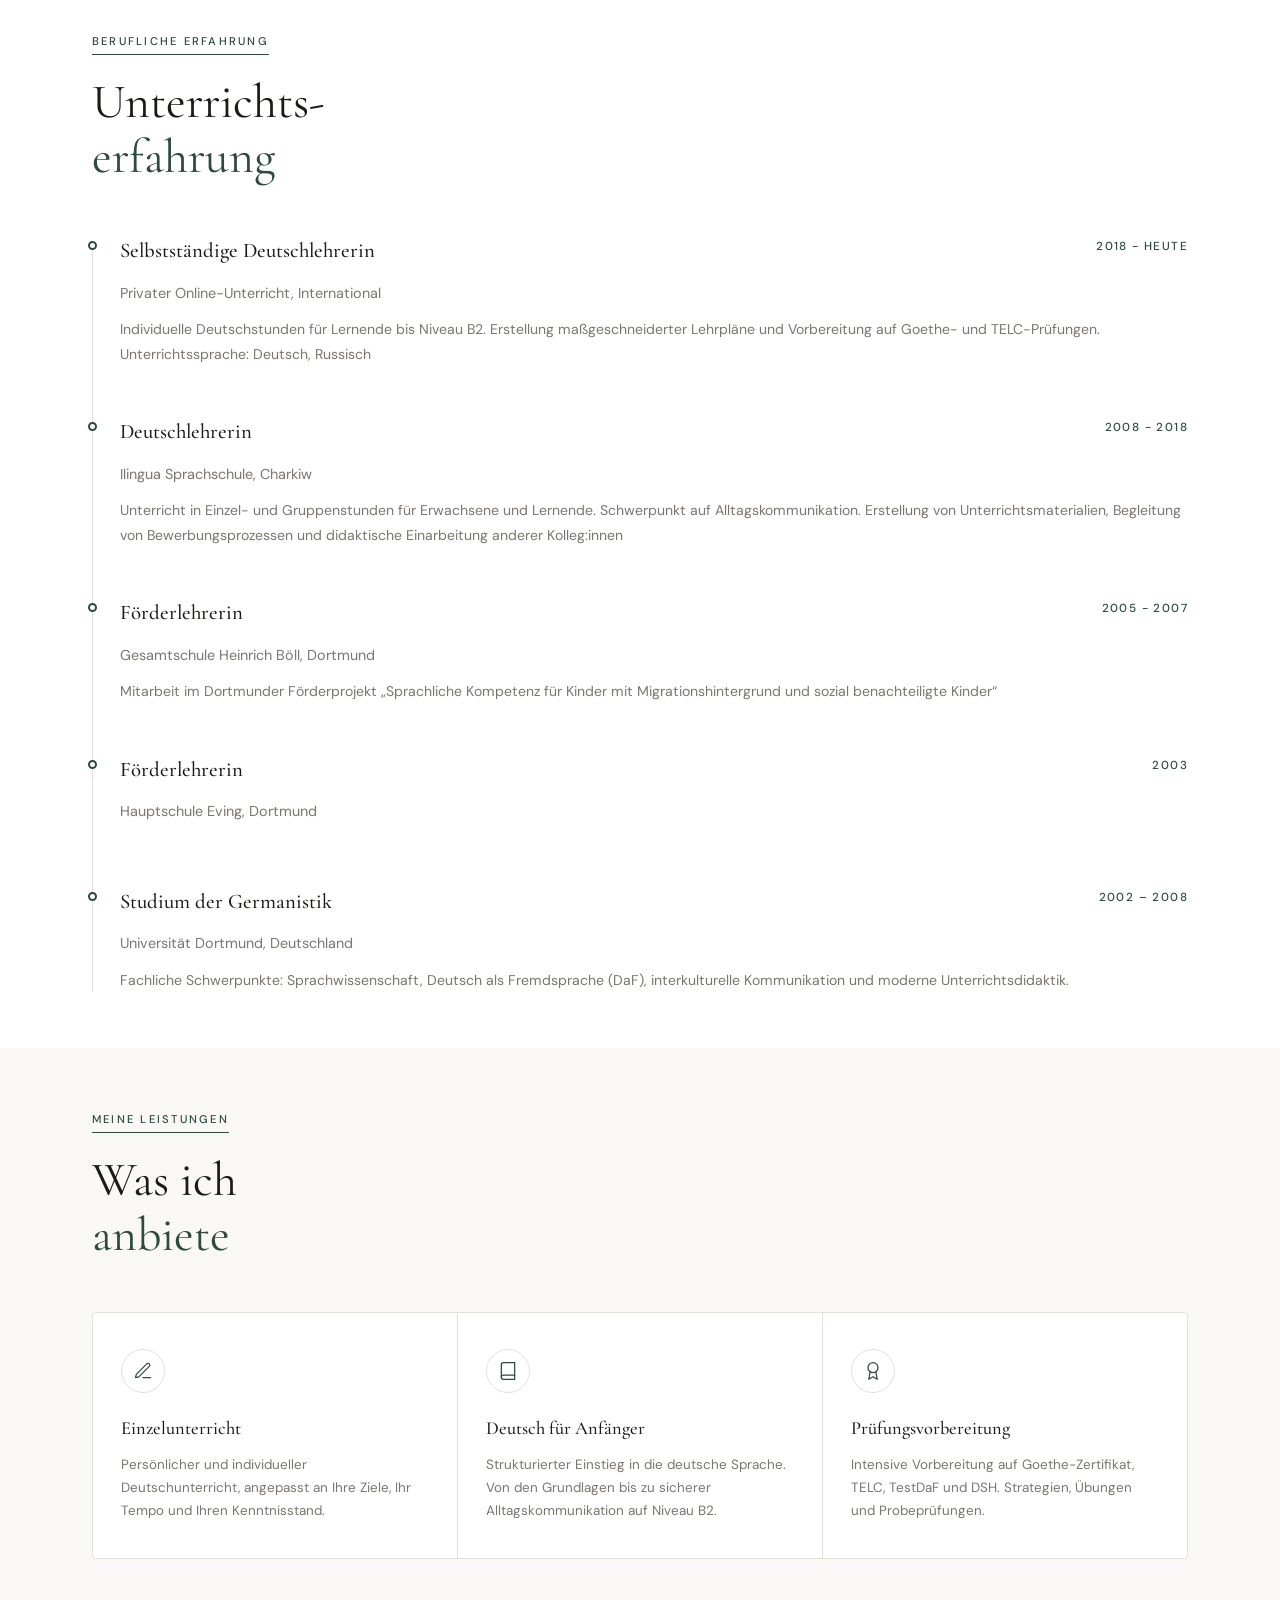
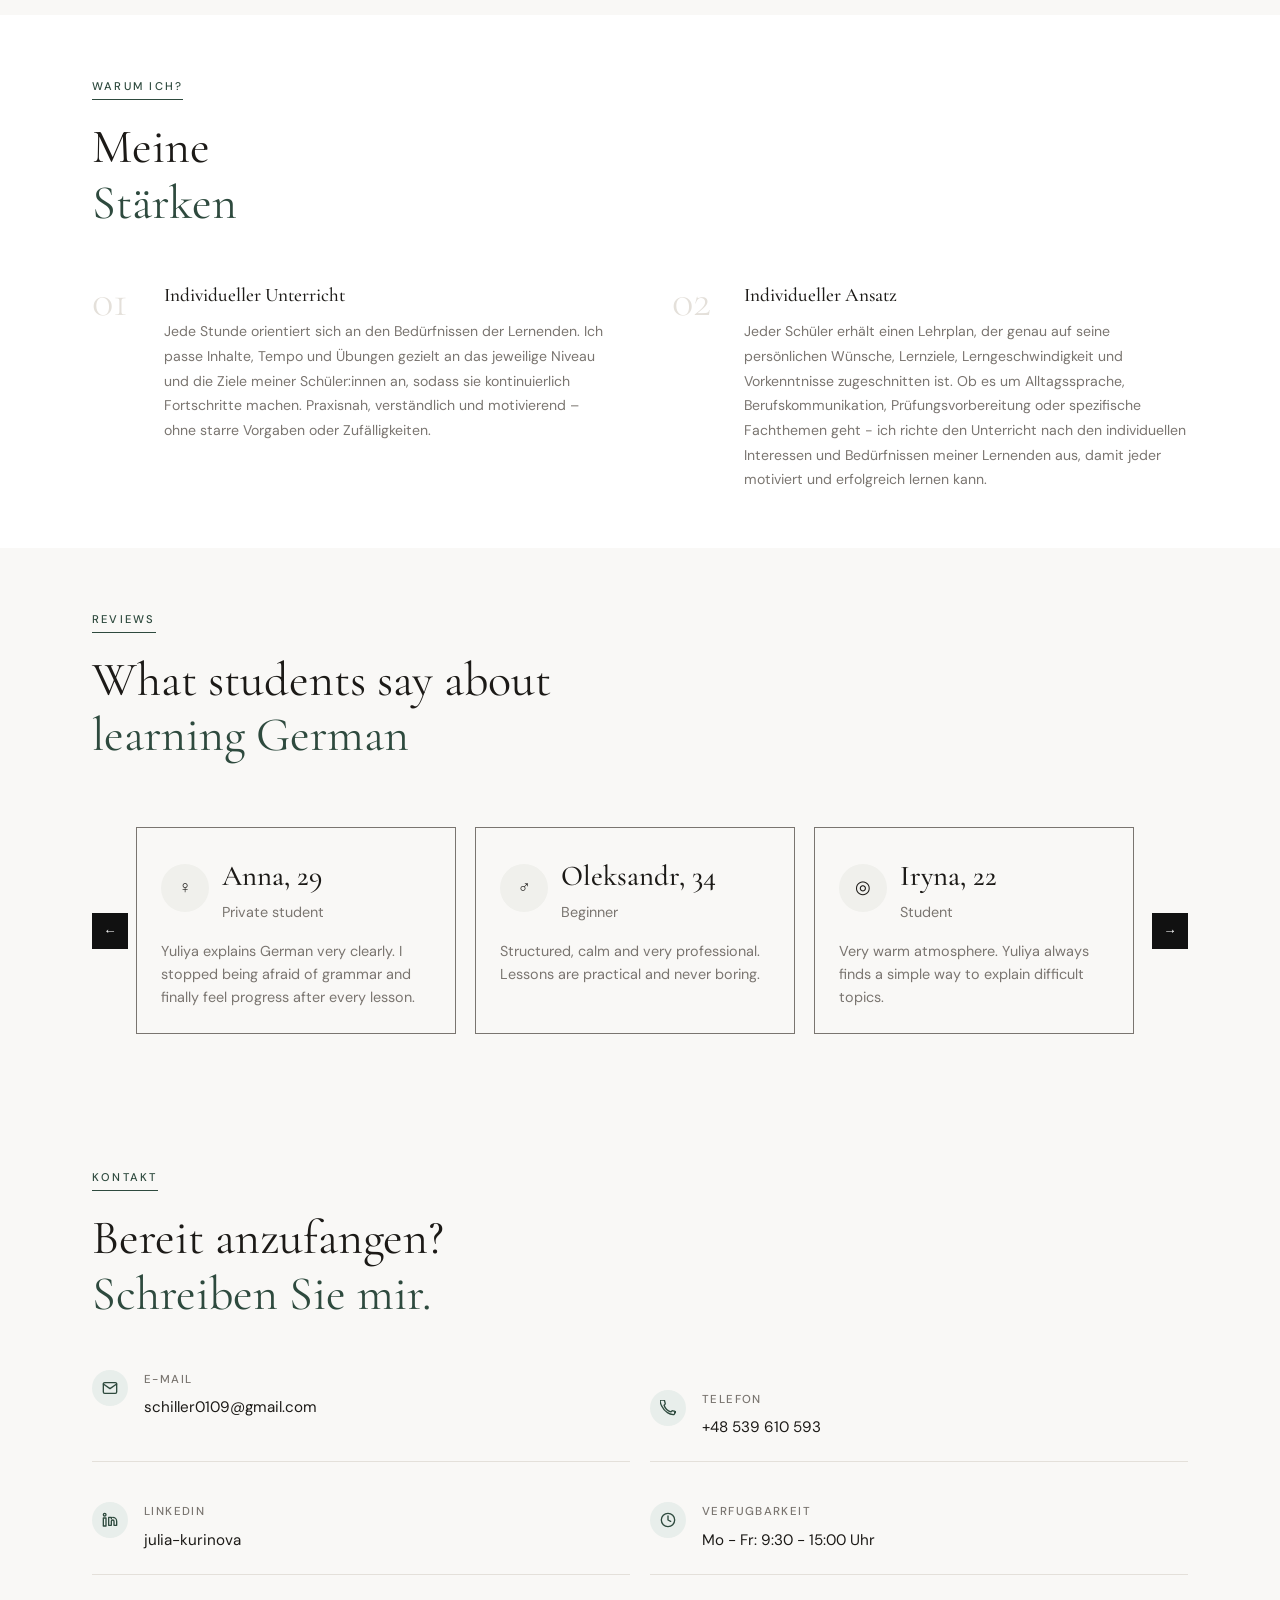
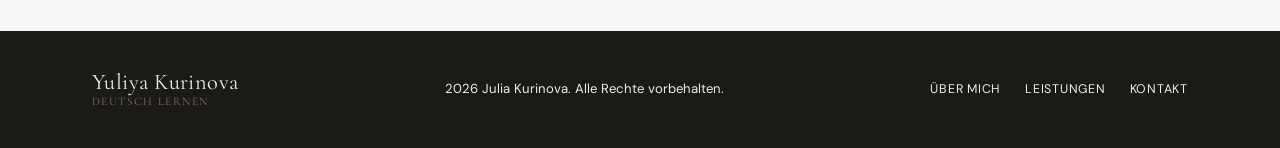
==== commit 388a1e5d: "test A1/A2 to B1" ====
--- a/index.html
+++ b/index.html
@@ -411,8 +411,7 @@
               <div class="service-name">Deutsch für Anfänger</div>
               <div class="service-desc">
                 Strukturierter Einstieg in die deutsche Sprache. Von den
-                Grundlagen bis zu sicherer Alltagskommunikation auf Niveau
-                A1/A2.
+                Grundlagen bis zu sicherer Alltagskommunikation auf Niveau B2.
               </div>
             </div>
             <div class="service-card reveal reveal-delay-2">
